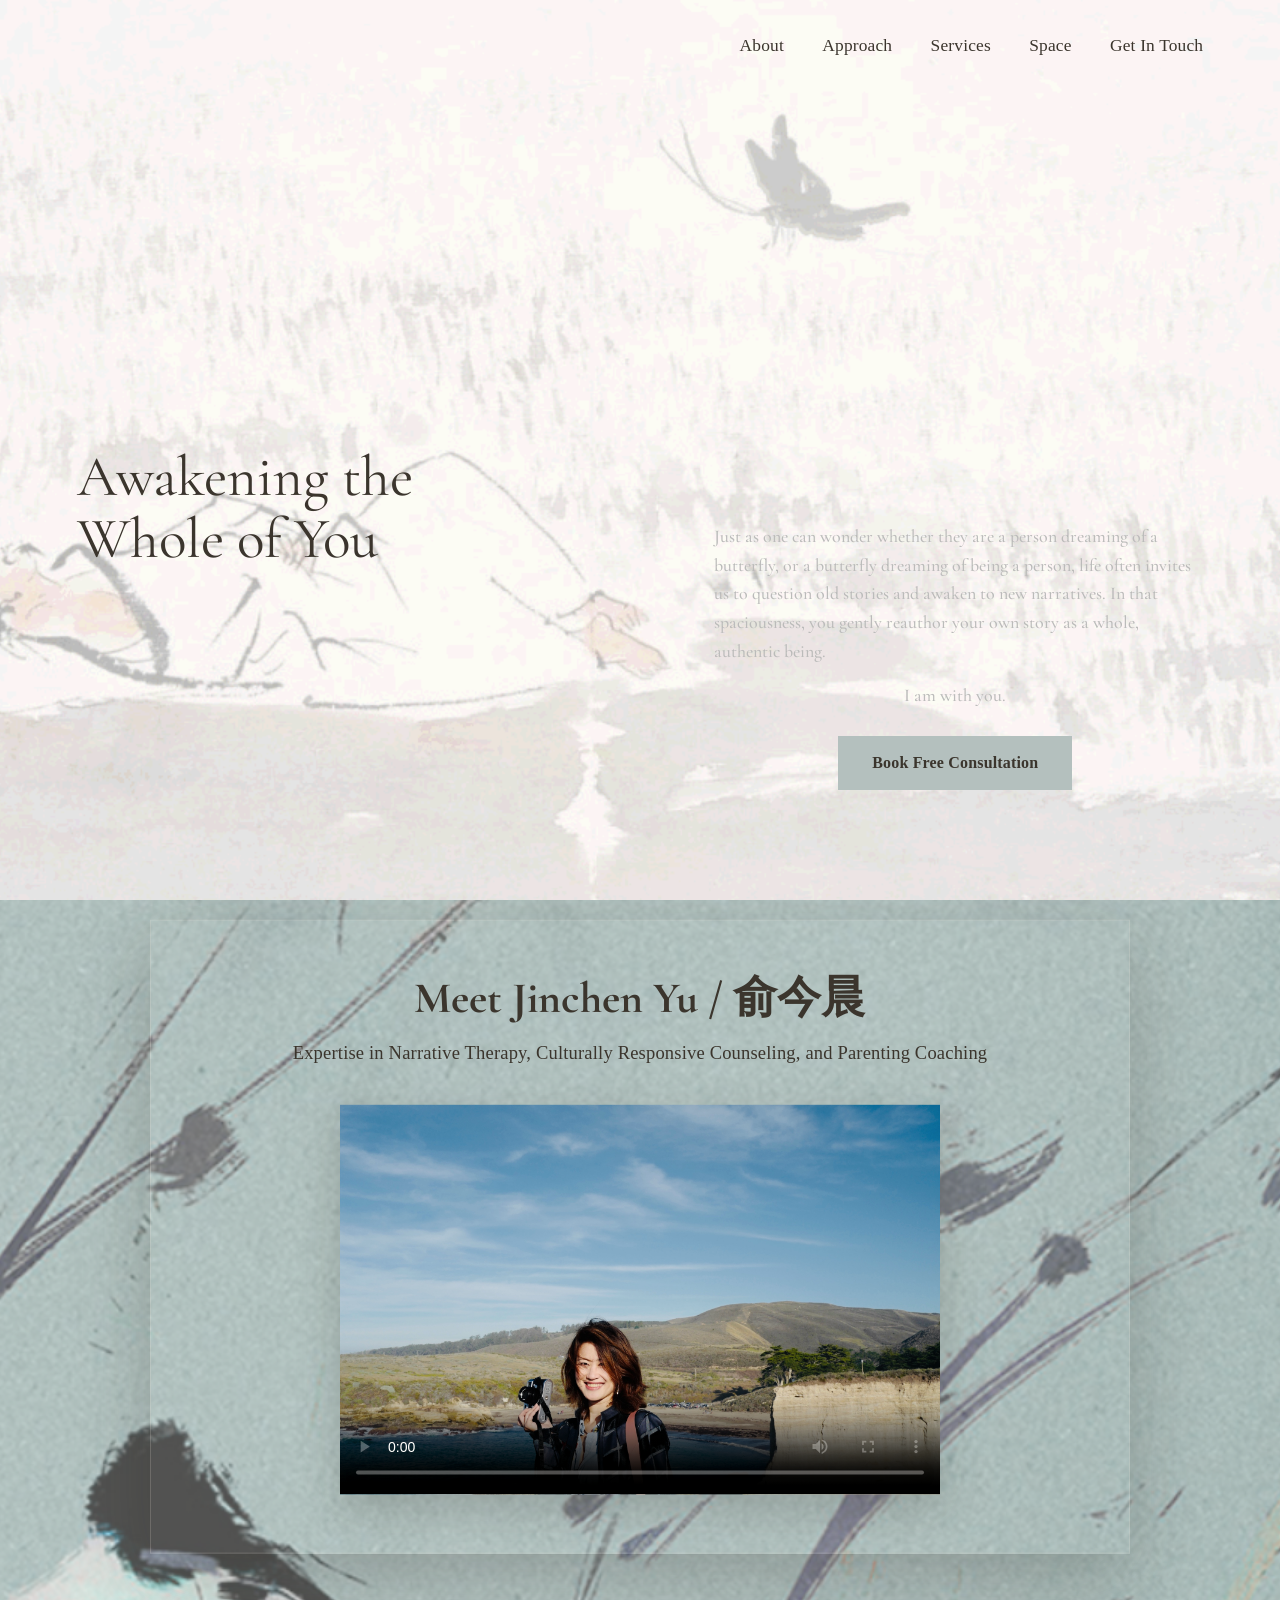
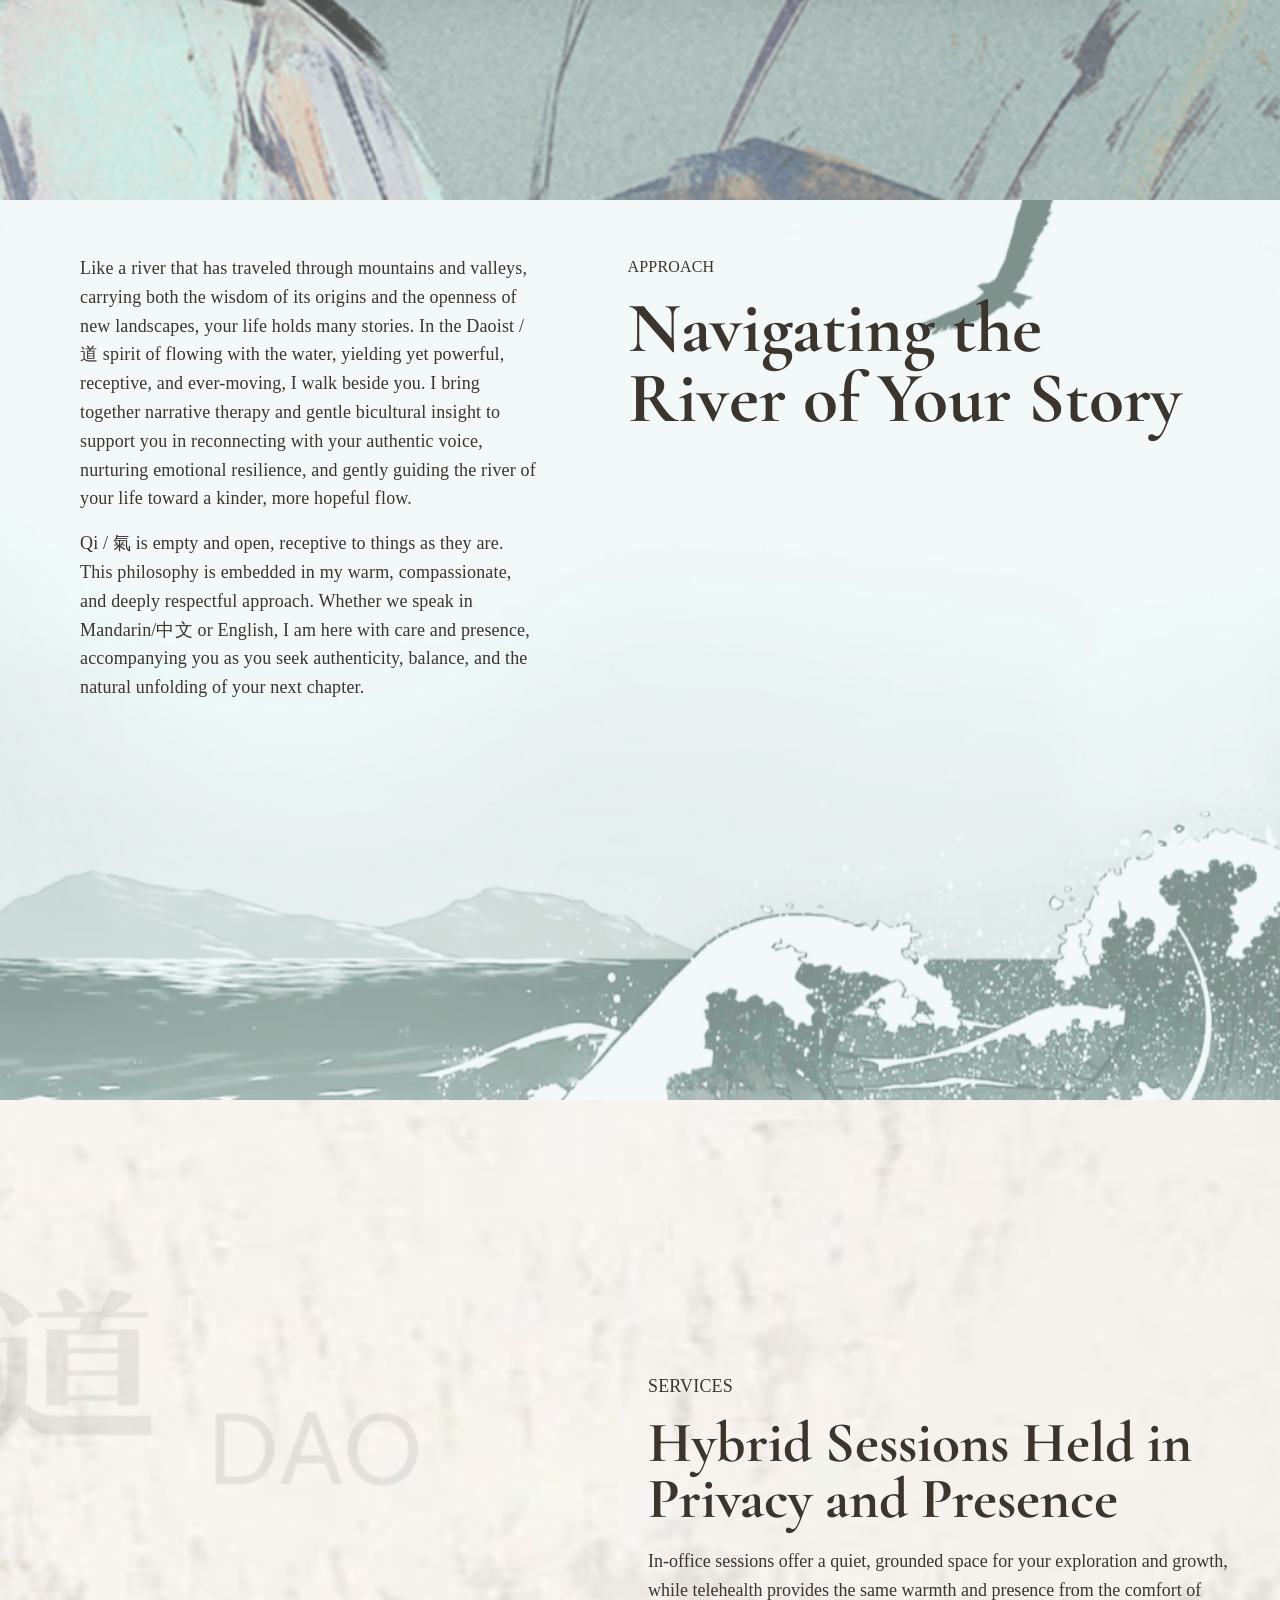
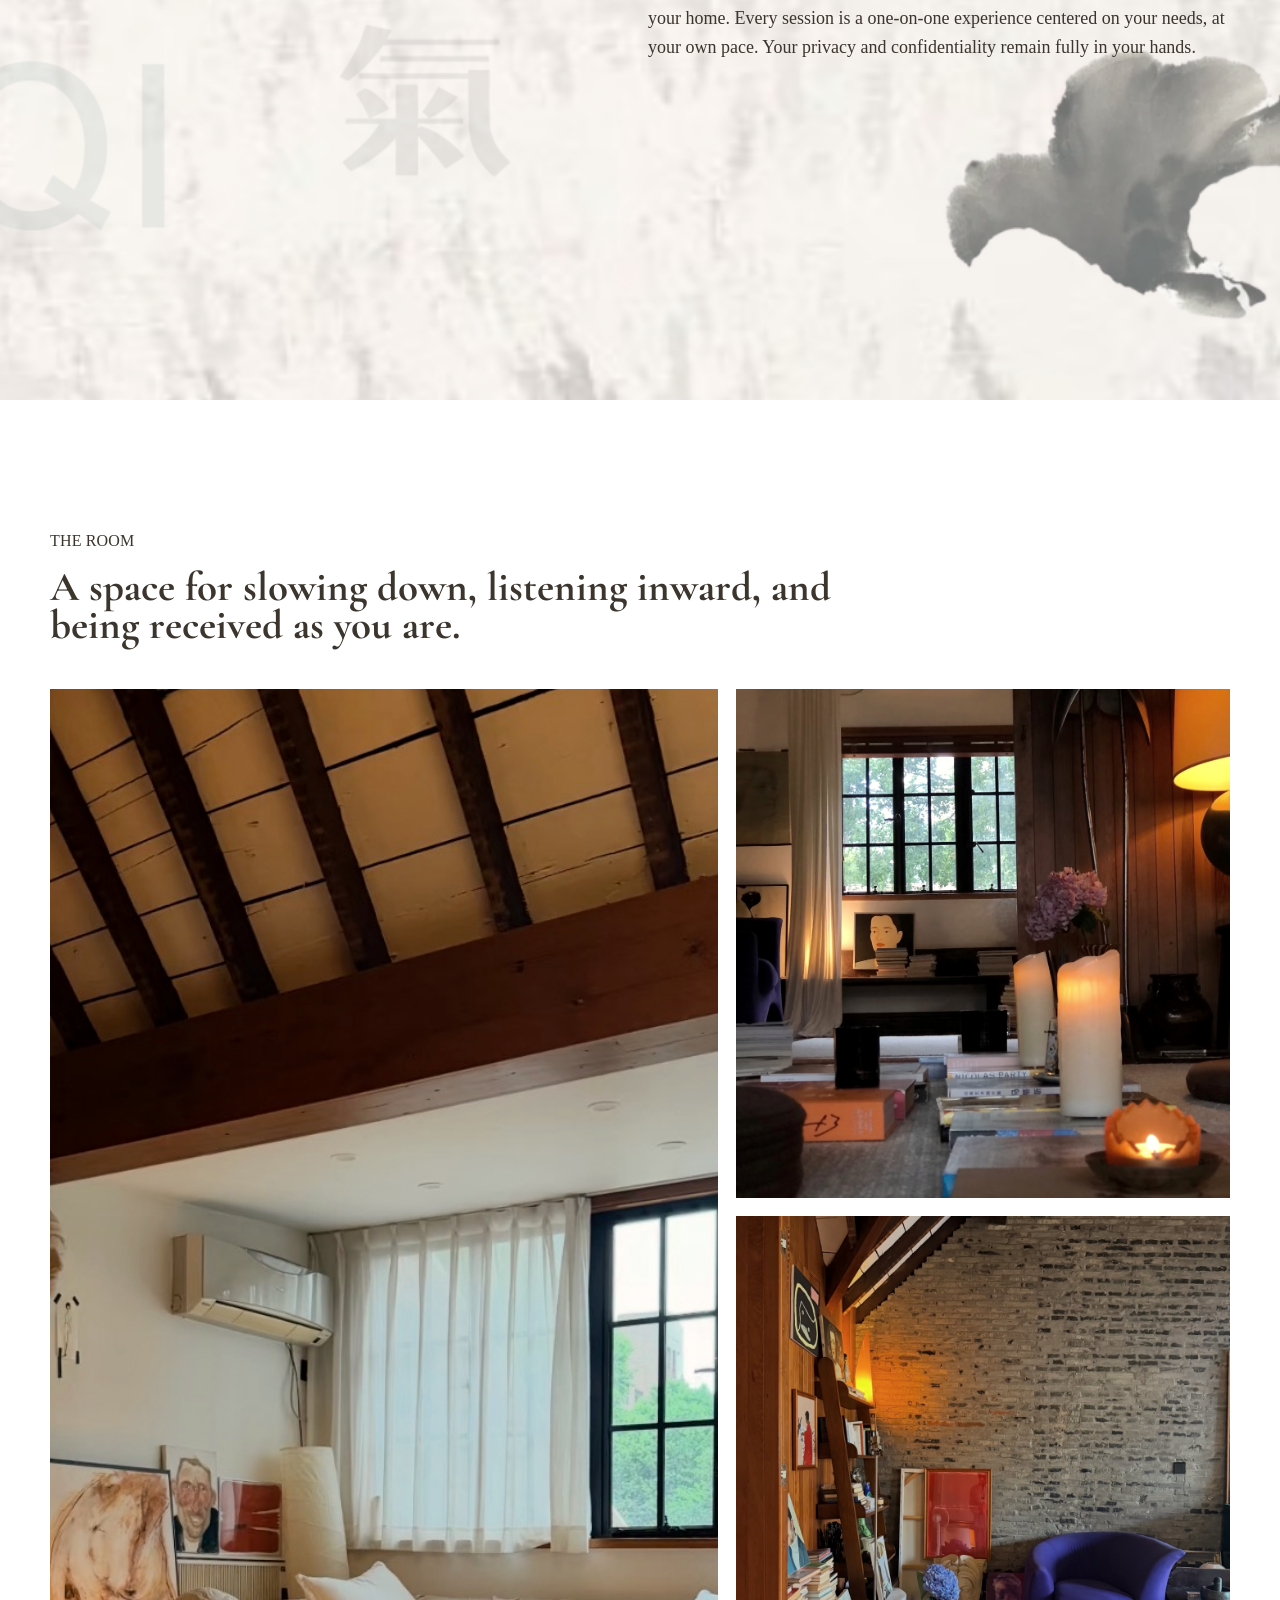
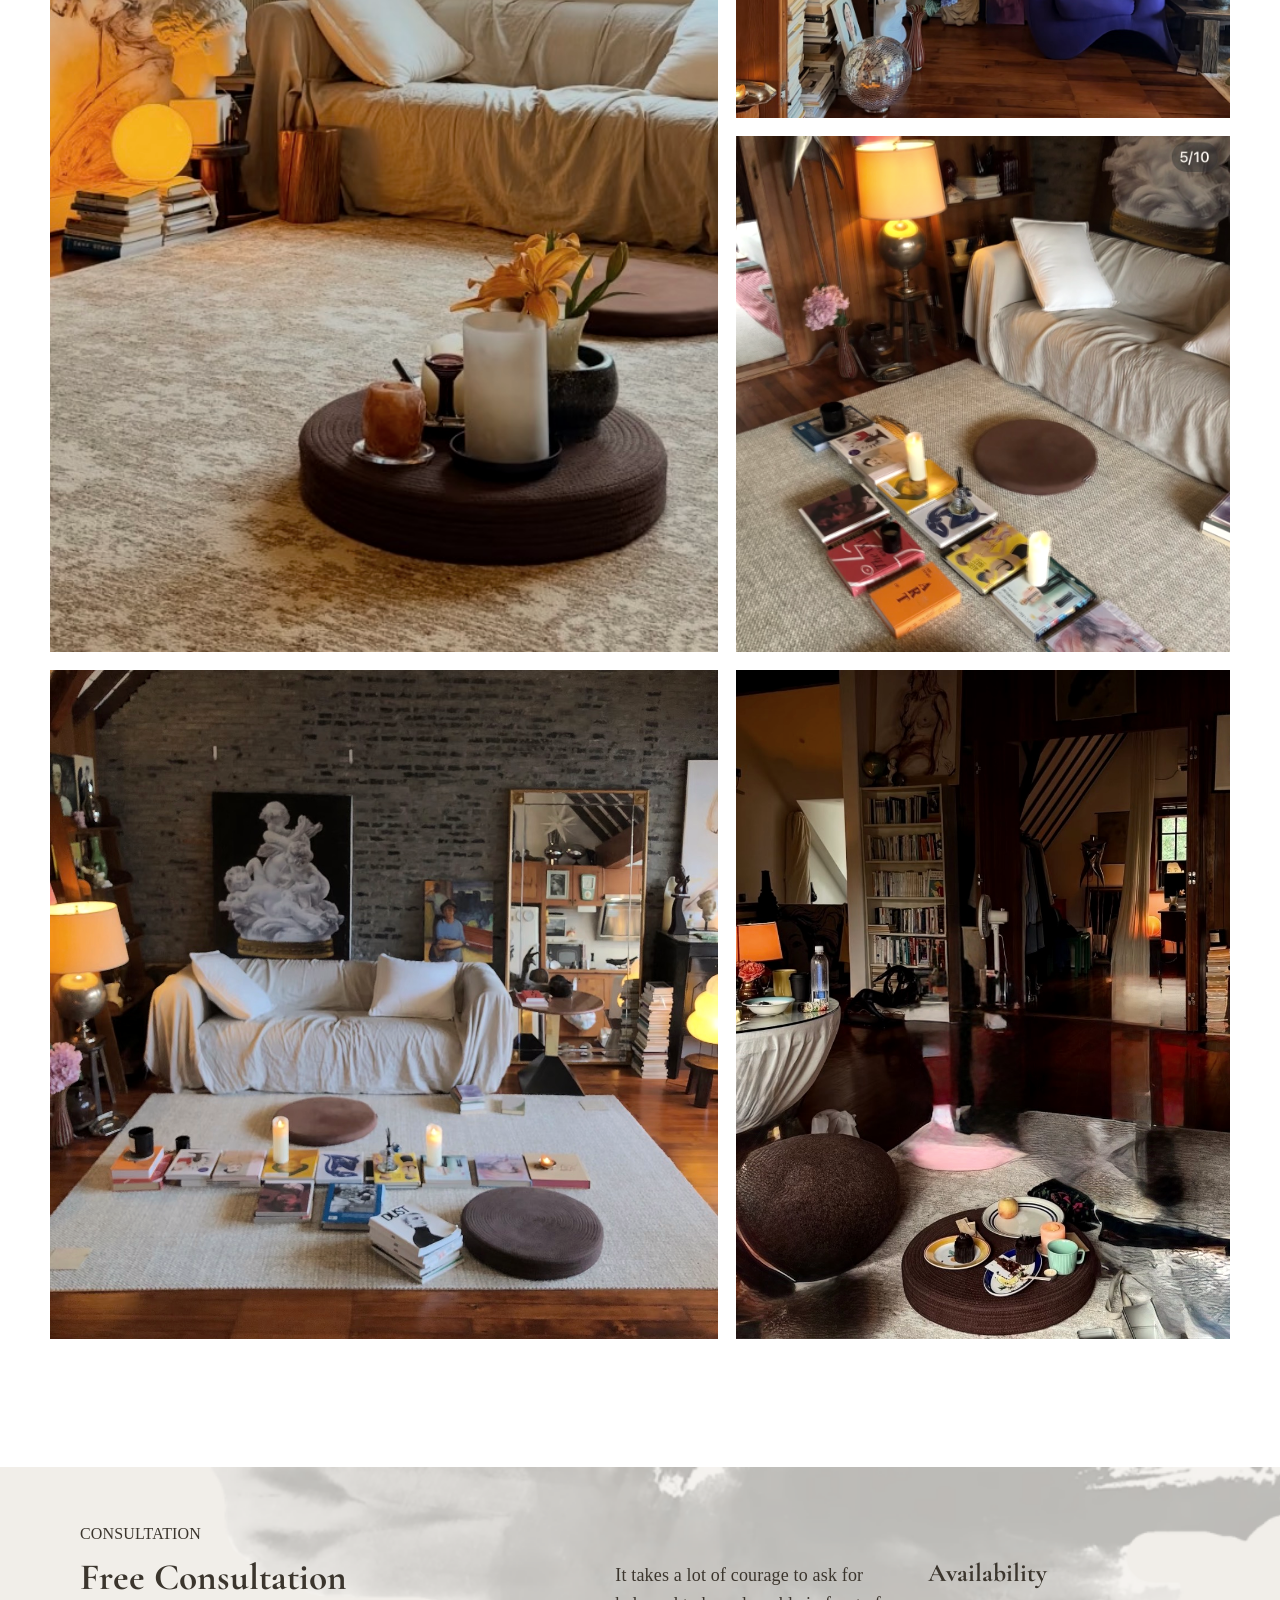
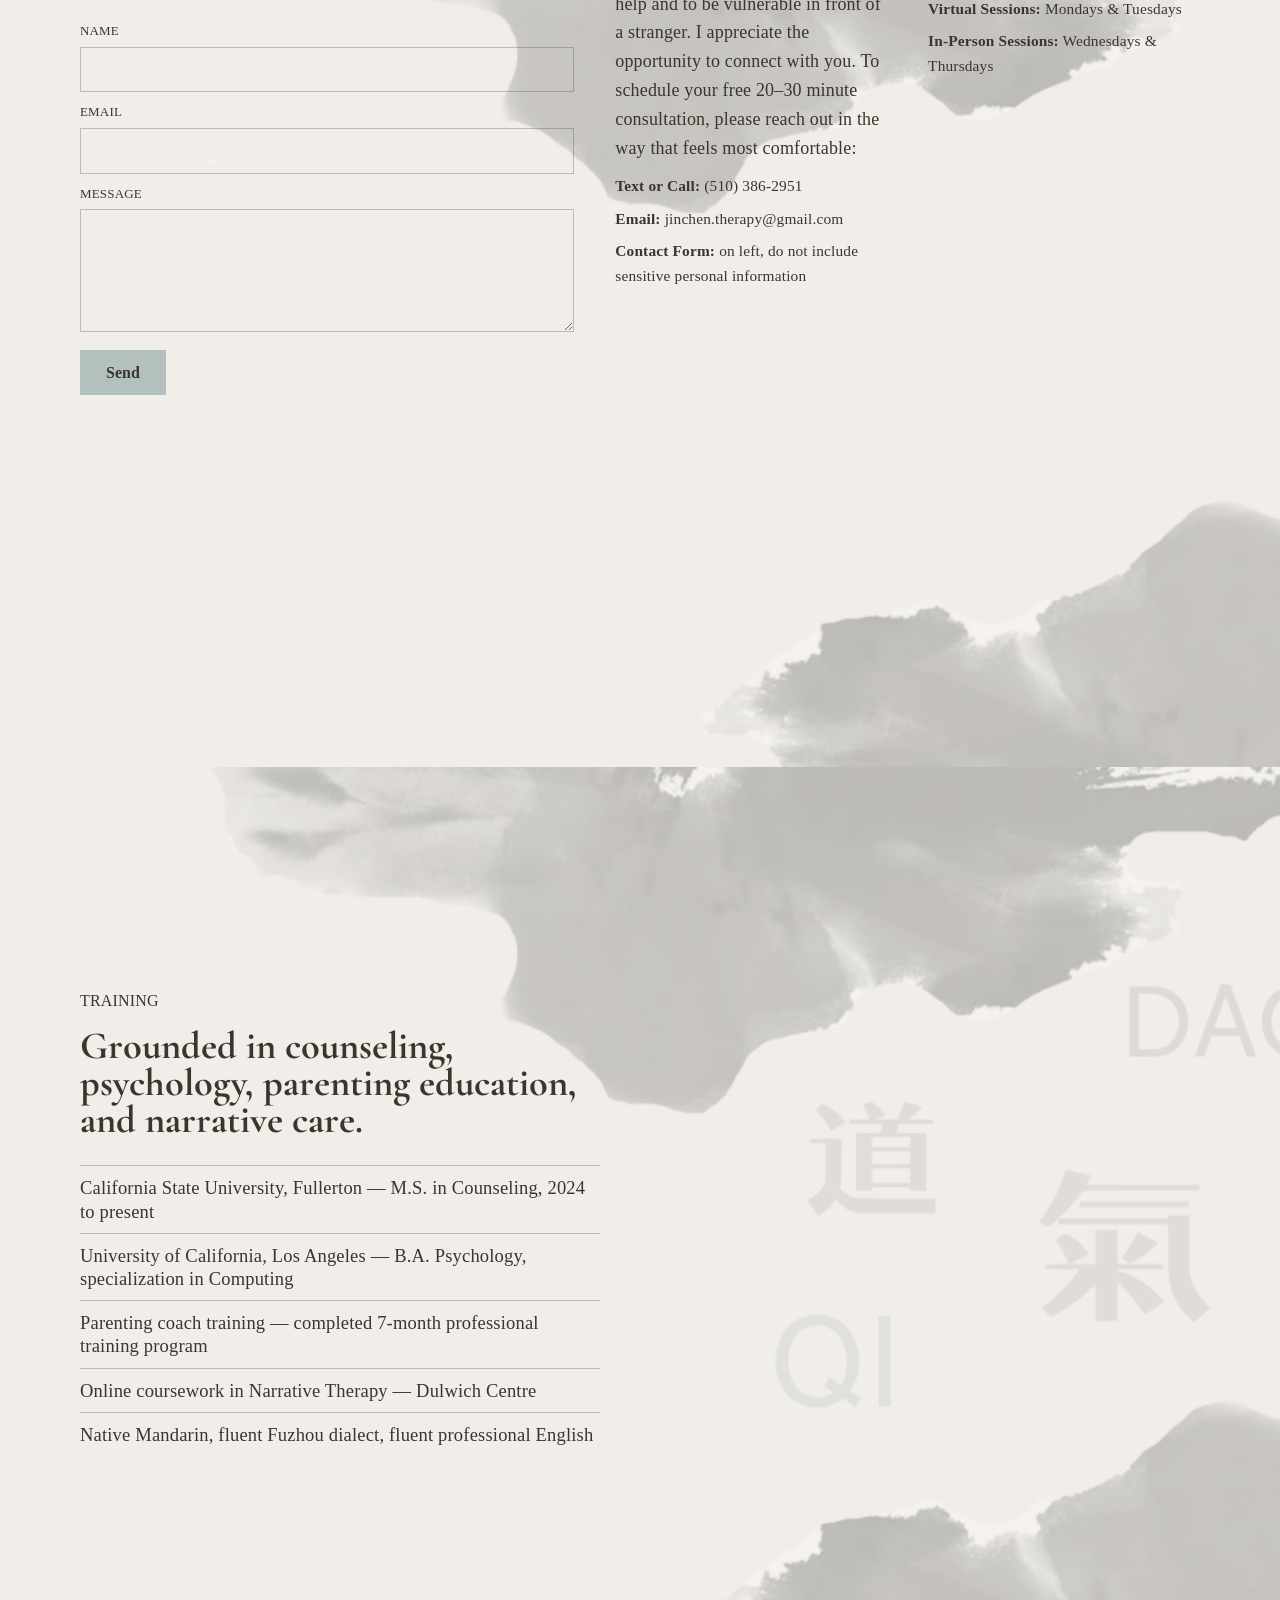
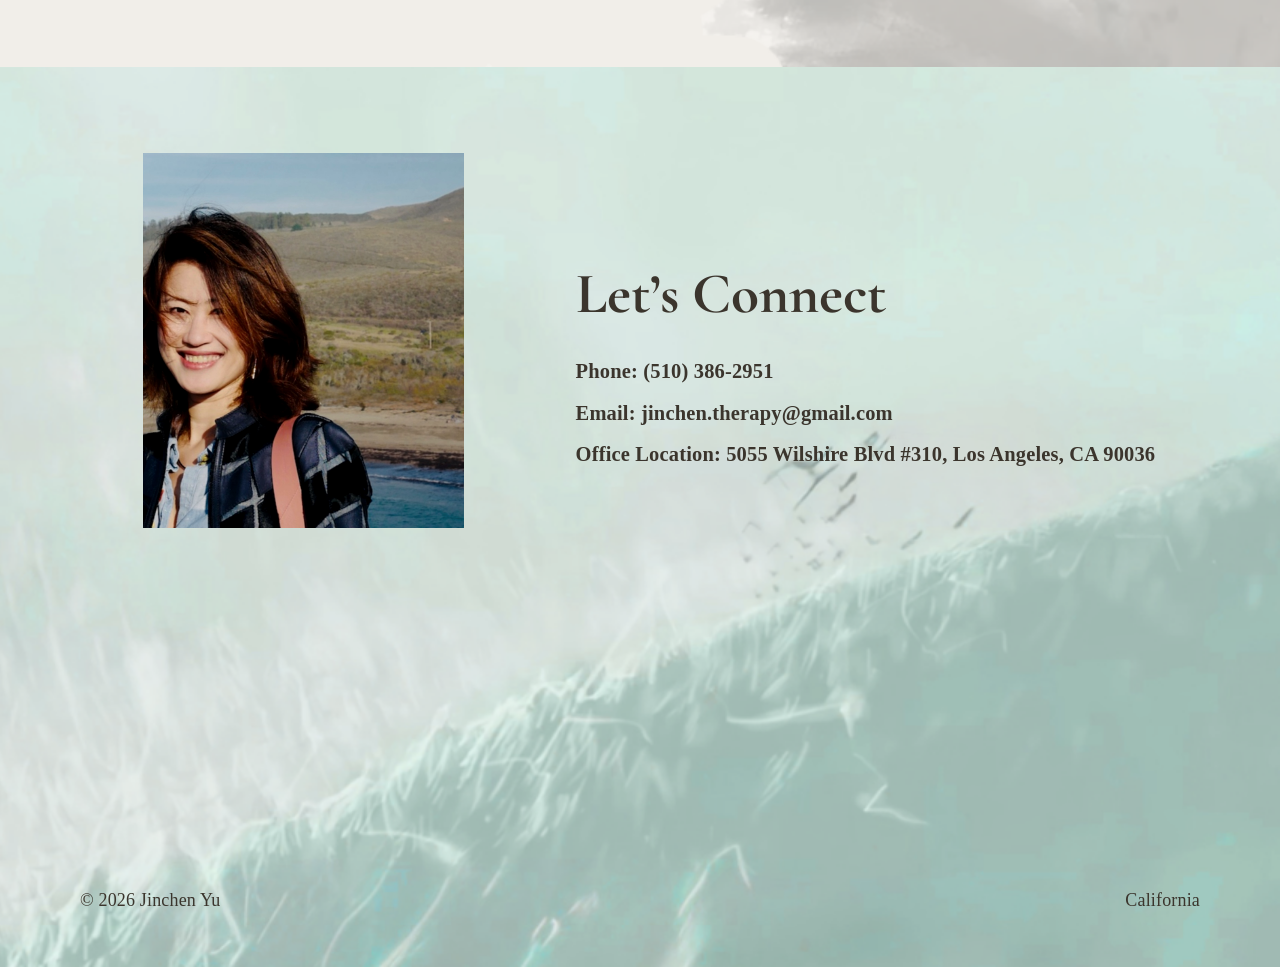
==== index.html @ 4e92b4bd "Publish website" ====
<!doctype html>
<html lang="en">
  <head>
    <meta charset="utf-8">
    <meta name="viewport" content="width=device-width, initial-scale=1">
    <title>Jinchen Yu | Mental Health Counselor-in-Training</title>
    <meta
      name="description"
      content="Jinchen Yu offers narrative-informed counseling support, parenting coaching, and bilingual Mandarin/English care in Los Angeles."
    >
    <link rel="icon" type="image/png" href="assets/favicon.png?v=2">
    <link rel="apple-touch-icon" href="assets/favicon.png?v=2">
    <link rel="stylesheet" href="styles.css?v=132">
  </head>
  <body>
    <header class="site-header">
      <nav class="site-nav" aria-label="Primary navigation">
        <a href="#about">About</a>
        <a href="#approach">Approach</a>
        <a href="#support">Services</a>
        <a href="#space">Space</a>
        <a href="#contact">Get In Touch</a>
      </nav>
    </header>

    <main id="home">
      <section class="hero" aria-label="Warm therapy room with sofa, books, candles, and art">
        <div class="hero-copy">
          <h1>Awakening the<br>Whole of You</h1>
          <div class="hero-body">
            <p>
              Just as one can wonder whether they are a person dreaming of a butterfly,
              or a butterfly dreaming of being a person, life often invites us to question
              old stories and awaken to new narratives. In that spaciousness, you gently
              reauthor your own story as a whole, authentic being.
            </p>
            <p>I am with you.</p>
            <a class="primary-button" href="#consultation">Book Free Consultation</a>
          </div>
        </div>
      </section>

      <section id="about" class="about-section">
        <div class="about-frame">
          <div class="about-heading">
            <h2>Meet Jinchen Yu / 俞今晨</h2>
            <p class="expertise-line">Expertise in Narrative Therapy, Culturally Responsive Counseling, and Parenting Coaching</p>
          </div>
          <div class="about-media">
            <video
              src="assets/jinchen-about-space.mov"
              poster="assets/jinchen-yu-profile.jpg"
              controls
              playsinline
              preload="metadata"
            ></video>
          </div>
        </div>
      </section>

      <section id="approach" class="intro-section approach-section">
        <div>
          <p class="section-label">Approach</p>
          <h2>Navigating the River of Your Story</h2>
        </div>
        <div class="intro-copy">
          <p>
            Like a river that has traveled through mountains and valleys, carrying both the
            wisdom of its origins and the openness of new landscapes, your life holds many
            stories. In the Daoist / 道 spirit of flowing with the water, yielding yet powerful,
            receptive, and ever-moving, I walk beside you. I bring together narrative therapy
            and gentle bicultural insight to support you in reconnecting with your authentic
            voice, nurturing emotional resilience, and gently guiding the river of your life
            toward a kinder, more hopeful flow.
          </p>
          <p>
            Qi / 氣 is empty and open, receptive to things as they are. This philosophy is
            embedded in my warm, compassionate, and deeply respectful approach. Whether we
            speak in Mandarin/中文 or English, I am here with care and presence, accompanying
            you as you seek authenticity, balance, and the natural unfolding of your next chapter.
          </p>
        </div>
      </section>

      <section id="support" class="support-section">
        <p class="section-label">Services</p>
        <h2>Hybrid Sessions Held in Privacy and Presence</h2>
        <div class="support-copy">
          <p>
            In-office sessions offer a quiet, grounded space for your exploration and growth,
            while telehealth provides the same warmth and presence from the comfort of your home.
            Every session is a one-on-one experience centered on your needs, at your own pace.
            Your privacy and confidentiality remain fully in your hands.
          </p>
        </div>
      </section>

      <section id="space" class="space-section">
        <div class="space-copy">
          <p class="section-label">The room</p>
          <h2>A space for slowing down, listening inward, and being received as you are.</h2>
        </div>
        <div class="gallery-grid" aria-label="Therapy room photo gallery">
          <figure class="gallery-large">
            <img src="assets/therapy-room-window.jpg" alt="Warm therapy room with sofa, windows, books, and soft lighting">
          </figure>
          <figure>
            <img src="assets/therapy-room-candles.jpg" alt="Candles, books, flowers, and warm lamp light in the therapy room">
          </figure>
          <figure>
            <img src="assets/therapy-room-chair.jpg" alt="Purple chair, art, books, brick wall, and warm light in the room">
          </figure>
          <figure>
            <img src="assets/therapy-room-books.jpg" alt="Books, cushions, candles, and sofa arranged for a reflective group space">
          </figure>
          <figure>
            <img src="assets/therapy-room-sofa.jpg" alt="Sofa, cushions, books, candles, and art arranged in the therapy room">
          </figure>
          <figure>
            <img src="assets/therapy-room-dining-light.jpg" alt="Warm therapy room with books, lamps, art, and a low table in soft light">
          </figure>
        </div>
      </section>

      <section id="consultation" class="reflection-section">
        <p class="section-label">Consultation</p>
        <div class="reflection-grid">
          <div class="consultation-heading">
            <h2>Free Consultation</h2>
            <form class="contact-form" action="mailto:jinchen.therapy@gmail.com" method="post" enctype="text/plain">
              <label>
                Name
                <input type="text" name="Name" autocomplete="name" required>
              </label>
              <label>
                Email
                <input type="email" name="Email" autocomplete="email" required>
              </label>
              <label>
                Message
                <textarea name="Message" rows="4" required></textarea>
              </label>
              <button type="submit">Send</button>
            </form>
          </div>
          <div class="consultation-copy">
            <p>
              It takes a lot of courage to ask for help and to be vulnerable in front of a
              stranger. I appreciate the opportunity to connect with you. To schedule your
              free 20–30 minute consultation, please reach out in the way that feels most
              comfortable:
            </p>
            <ul class="consultation-list">
              <li><strong>Text or Call:</strong> <a href="tel:+15103862951">(510) 386-2951</a></li>
              <li><strong>Email:</strong> <a href="mailto:jinchen.therapy@gmail.com">jinchen.therapy@gmail.com</a></li>
              <li><strong>Contact Form:</strong> on left, do not include sensitive personal information</li>
            </ul>
          </div>
          <div class="consultation-copy">
            <h3>Availability</h3>
            <ul class="consultation-list">
              <li><strong>Virtual Sessions:</strong> Mondays &amp; Tuesdays</li>
              <li><strong>In-Person Sessions:</strong> Wednesdays &amp; Thursdays</li>
            </ul>
          </div>
        </div>
      </section>

      <section class="training-section">
        <p class="section-label">Training</p>
        <h2>Grounded in counseling, psychology, parenting education, and narrative care.</h2>
        <ul class="credential-list">
          <li>California State University, Fullerton — M.S. in Counseling, 2024 to present</li>
          <li>University of California, Los Angeles — B.A. Psychology, specialization in Computing</li>
          <li>Parenting coach training — completed 7-month professional training program</li>
          <li>Online coursework in Narrative Therapy — Dulwich Centre</li>
          <li>Native Mandarin, fluent Fuzhou dialect, fluent professional English</li>
        </ul>
      </section>

      <section id="contact" class="contact-section">
        <div class="contact-copy">
          <h3>Let’s Connect</h3>
          <p><strong>Phone:</strong> <a href="tel:+15103862951">(510) 386-2951</a></p>
          <p><strong>Email:</strong> <a href="mailto:jinchen.therapy@gmail.com">jinchen.therapy@gmail.com</a></p>
          <p><strong>Office Location:</strong> 5055 Wilshire Blvd #310, Los Angeles, CA 90036</p>
        </div>
        <figure class="contact-photo">
          <img src="assets/jinchen-let-connect.jpg" alt="Portrait of Jinchen Yu smiling outdoors by the coast">
        </figure>
        <footer class="site-footer">
          <p>© 2026 Jinchen Yu</p>
          <p>California</p>
        </footer>
      </section>
    </main>
  </body>
</html>
---- styles.css ----
@import url("https://fonts.googleapis.com/css2?family=Cormorant+Garamond:wght@500;600;700&display=swap");

:root {
  --cream: #3b352d;
  --paper: #f3efe6;
  --paper-deep: #d7cbb8;
  --moss: #3b352d;
  --moss-dark: #3b352d;
  --forest: #3b352d;
  --terracotta: #af866e;
  --amber: #3b352d;
  --ink: #3b352d;
  --muted: #3b352d;
  --line: rgba(59, 53, 45, 0.28);
  --heading-font: "Cormorant Garamond", "Times New Roman", Georgia, serif;
  --text-font: "freight-text-pro", Georgia, "Times New Roman", serif;
}

* {
  box-sizing: border-box;
}

html {
  scroll-behavior: smooth;
}

body {
  margin: 0;
  background: url("assets/consultation-background.png") center center / cover fixed;
  color: var(--ink);
  font-family: var(--text-font);
  font-size: 16.7px;
  line-height: 1.6;
  letter-spacing: 0.01em;
}

a {
  color: inherit;
  text-decoration: none;
}

.site-header {
  position: absolute;
  inset: 0 0 auto;
  z-index: 20;
  display: flex;
  align-items: center;
  justify-content: flex-end;
  min-height: 92px;
  padding: 24px clamp(22px, 6vw, 80px);
  color: var(--cream);
}

.site-nav {
  display: flex;
  gap: clamp(18px, 3vw, 40px);
  font-size: 17.4px;
}

.site-nav a:hover,
.contact-links a:hover {
  color: var(--amber);
}

.hero {
  position: relative;
  overflow: hidden;
  min-height: 100vh;
  display: grid;
  align-items: end;
  justify-items: start;
  padding: clamp(130px, 16vw, 210px) clamp(22px, 6vw, 80px) clamp(42px, 7vw, 82px);
  background: none;
}

.hero::before {
  position: absolute;
  inset: 0;
  content: "";
  background: url("assets/hero-zhuangzi.gif") center center / cover no-repeat;
  opacity: 1;
  pointer-events: none;
}

.hero-copy {
  position: relative;
  z-index: 1;
  display: grid;
  grid-template-columns: minmax(260px, 0.85fr) minmax(300px, 0.75fr);
  gap: clamp(32px, 7vw, 120px);
  justify-items: start;
  width: min(1120px, 100%);
  color: var(--cream);
  text-align: left;
  transform: translateY(-28px);
}

.hero h1 {
  margin: 0;
  font-family: var(--heading-font);
  font-size: clamp(2.112rem, 4.48vw, 4.48rem);
  font-weight: 400;
  line-height: 1.08;
  transform: translateY(-2cm);
}

.hero p {
  margin: 0;
  color: #bbbbba;
  font-family: var(--heading-font);
  font-size: clamp(0.854rem, 1.4vw, 1.19rem);
  font-weight: 500;
  letter-spacing: 0;
  text-align: left;
}

.hero-body {
  display: grid;
  justify-items: end;
  align-self: end;
  gap: 16px;
  text-align: right;
}

.hero-body p:last-of-type {
  justify-self: stretch;
  text-align: center;
}

.hero-body .primary-button {
  justify-self: center;
  margin-top: 10px;
}

.primary-button,
button {
  display: inline-flex;
  min-height: 54px;
  align-items: center;
  justify-content: center;
  margin-top: 28px;
  border: 0;
  background: #b4c0be;
  color: var(--cream);
  cursor: pointer;
  font: inherit;
  font-size: 16px;
  font-weight: 600;
  padding: 14px 34px;
}

.primary-button:hover,
button:hover {
  background: #b4c0be;
  color: var(--moss-dark);
}

.intro-section,
.support-section,
.space-section,
.about-section,
.reflection-section,
.training-section,
.contact-section {
  width: min(1120px, calc(100% - 40px));
  margin: 0 auto;
  padding: clamp(72px, 10vw, 130px) 0;
}

#about,
#approach,
#support,
#space,
#consultation,
#contact {
  min-height: 100vh;
  scroll-margin-top: 0;
}

#about,
#support,
#space,
#contact {
  align-content: center;
}

.intro-section {
  display: grid;
  grid-template-columns: minmax(260px, 0.8fr) minmax(0, 1fr);
  gap: clamp(34px, 7vw, 90px);
  align-items: start;
}

.approach-section {
  position: relative;
  overflow: hidden;
  width: 100%;
  min-height: calc(100vh - 42px);
  padding: clamp(42px, 6vh, 62px) max(20px, calc((100% - 1120px) / 2)) clamp(24px, 4vh, 46px);
  background: url("assets/approach-section-background.png") center center / 100% 100% no-repeat;
}

.approach-section > * {
  position: relative;
  z-index: 1;
}

.approach-section > div:first-child {
  grid-column: 2;
}

.approach-section .intro-copy {
  grid-column: 1;
  grid-row: 1;
}

.approach-section h2 {
  font-size: clamp(2.64rem, 5.6vw, 5.6rem);
  line-height: 0.98;
}

.section-label {
  margin: 0 0 14px;
  color: var(--moss);
  font-size: 16px;
  text-transform: uppercase;
}

h2,
h3 {
  margin: 0;
  font-family: var(--heading-font);
  font-weight: 700;
  letter-spacing: 0;
  line-height: 0.94;
}

h2 {
  font-size: clamp(1.6rem, 3.2vw, 2.8rem);
}

h3 {
  font-size: clamp(1.2rem, 2.24vw, 2rem);
}

h1 {
  margin: 0;
  font-family: var(--heading-font);
  font-size: clamp(2rem, 4vw, 3.4rem);
  font-weight: 700;
  letter-spacing: 0;
  line-height: 0.94;
}

p {
  overflow-wrap: anywhere;
}

.intro-section > p,
.intro-copy p,
.support-section > p,
.about-copy p,
.reflection-grid p,
.contact-section p {
  color: var(--muted);
  font-size: 18px;
}

.intro-copy p {
  margin: 0 0 16px;
}

.intro-copy p:last-child {
  margin-bottom: 0;
}

.support-section {
  position: relative;
  display: grid;
  align-content: center;
  justify-items: end;
  width: 100%;
  overflow: hidden;
  min-height: calc(100vh - 42px);
  padding: clamp(42px, 6vh, 62px) max(20px, calc((100% - 1120px) / 2)) clamp(24px, 4vh, 46px);
  background: url("assets/servicebg.png") center center / cover;
}

.support-section > .section-label,
.support-section > h2,
.support-section > .support-copy {
  width: min(580px, 48vw);
  text-align: left;
  transform: translate(28px, -42px);
}

.support-section > h2 {
  font-size: clamp(2.112rem, 4.48vw, 4.48rem);
  line-height: 0.98;
}

.support-copy {
  display: grid;
  gap: clamp(9px, 1.2vh, 14px);
  margin-top: clamp(14px, 2.2vh, 24px);
}

.support-copy p,
.support-copy li {
  margin: 0;
  color: var(--muted);
  font-family: inherit;
  font-size: 18px;
  font-weight: 400;
  letter-spacing: 0;
  line-height: 1.6;
}

.support-copy ul {
  display: grid;
  gap: 7px;
  margin: 0;
  padding: 0;
  list-style: none;
}

.support-copy h3 {
  color: var(--cream);
  font-size: clamp(1.08rem, 1.6vw, 1.45rem);
  line-height: 0.95;
}

.support-copy a,
.support-copy strong {
  color: var(--cream);
}

.support-copy span {
  display: inline;
}

.space-section {
  width: 100%;
  padding-inline: max(20px, calc((100% - 1180px) / 2));
  background: transparent;
  color: var(--cream);
}

.space-copy {
  max-width: 850px;
  margin-bottom: 44px;
}

.space-section .section-label {
  color: var(--moss);
}

.space-copy h2 {
  color: var(--cream);
}

.gallery-grid {
  display: grid;
  grid-template-columns: 1.15fr 0.85fr;
  gap: 18px;
}

figure {
  margin: 0;
}

.gallery-grid img {
  display: block;
  width: 100%;
  height: 100%;
  min-height: 310px;
  object-fit: cover;
  filter: sepia(0.08) saturate(0.9) contrast(1.02);
}

.gallery-large {
  grid-row: span 3;
}

.gallery-large img {
  min-height: 760px;
}

.about-section {
  position: relative;
  display: grid;
  gap: clamp(16px, 2.8vw, 32px);
  width: 100%;
  overflow: hidden;
  padding: clamp(56px, 8vw, 96px) max(20px, calc((100% - 1120px) / 2));
  background: url("assets/about-bg.png") center center / cover;
}

.about-frame {
  display: grid;
  gap: clamp(20px, 3.2vw, 38px);
  width: min(980px, 100%);
  margin: 0 auto;
  padding: clamp(26px, 5vw, 58px);
  background: transparent;
  border: 1px solid rgba(231, 223, 207, 0.18);
  box-shadow: 0 24px 70px rgba(31, 28, 22, 0.24);
  transform: translateY(-3cm);
}

.about-heading {
  max-width: 900px;
  margin: 0 auto;
  text-align: center;
}

.about-heading h2 {
  font-size: clamp(1.76rem, 3.4vw, 2.96rem);
  line-height: 0.9;
}

.about-media {
  width: min(600px, 100%);
  margin: 0 auto;
  box-shadow: 0 16px 42px rgba(31, 28, 22, 0.2);
}

.about-media video {
  display: block;
  width: 100%;
  max-height: 390px;
  background: transparent;
  filter: sepia(0.06) saturate(0.92) contrast(1.02);
  object-fit: cover;
}

.expertise-line {
  max-width: 980px;
  margin: clamp(14px, 2vw, 22px) auto 0;
  color: var(--moss);
  font-size: clamp(1rem, 1.45vw, 1.28rem);
  line-height: 1.42;
  text-align: center;
}

.reflection-section {
  width: 100%;
  min-height: calc(100vh - 42px);
  padding: clamp(42px, 6vh, 62px) max(20px, calc((100% - 1120px) / 2)) clamp(24px, 4vh, 46px);
  background: url("assets/consultation-bg.png") center center / cover;
}

#consultation {
  background: url("assets/consultation-bg.png") center center / cover;
}

.reflection-grid {
  display: grid;
  grid-template-columns: minmax(0, 1fr) minmax(240px, 0.55fr) minmax(240px, 0.55fr);
  gap: clamp(18px, 3.2vw, 42px);
}

.consultation-heading {
  display: grid;
  align-content: start;
}

.consultation-copy {
  display: grid;
  align-content: start;
  gap: 12px;
}

.consultation-copy p,
.consultation-list {
  margin: 0;
}

.consultation-copy h3 {
  color: var(--cream);
  font-size: clamp(1.2rem, 2vw, 1.92rem);
}

.consultation-list {
  display: grid;
  gap: 8px;
  padding: 0;
  color: var(--muted);
  font-size: clamp(0.92rem, 1.2vw, 1.08rem);
  list-style: none;
}

.consultation-heading h2 {
  font-size: clamp(1.6rem, 2.9vw, 2.55rem);
}

.consultation-heading .contact-form {
  gap: 10px;
  margin-top: clamp(16px, 2.8vh, 28px);
}

.consultation-heading .contact-form label {
  gap: 5px;
  font-size: 13px;
}

.consultation-heading .contact-form input,
.consultation-heading .contact-form textarea {
  font-size: 16px;
  padding: 9px 11px;
}

.consultation-heading .contact-form button {
  min-height: 44px;
  margin-top: 8px;
  padding: 10px 26px;
}

.consultation-list a,
.consultation-list strong {
  color: var(--cream);
}

.consultation-list span {
  display: block;
}

.training-section {
  position: relative;
  display: grid;
  align-content: center;
  justify-items: start;
  width: 100%;
  min-height: 100vh;
  overflow: hidden;
  padding: clamp(54px, 7vh, 76px) max(20px, calc((100% - 1120px) / 2));
  background: url("assets/training-section-background.png") center center / cover;
}

.training-section > .section-label,
.training-section > h2,
.training-section > .credential-list {
  width: min(520px, 100%);
  text-align: left;
}

.training-section > h2 {
  font-size: clamp(1.7rem, 3vw, 2.65rem);
  line-height: 0.96;
}

.recommendations-section {
  position: relative;
  display: grid;
  align-content: center;
  min-height: 100vh;
  overflow: hidden;
  padding: clamp(110px, 12vw, 150px) max(20px, calc((100% - 1120px) / 2)) clamp(72px, 8vw, 110px);
  background: url("assets/about-meet-background.png") center center / cover;
}

.recommendations-frame {
  display: grid;
  gap: clamp(28px, 4vw, 52px);
  width: min(1040px, 100%);
  margin: 0 auto;
  padding: clamp(26px, 5vw, 58px);
  background: transparent;
  border: 1px solid rgba(231, 223, 207, 0.18);
  box-shadow: 0 24px 70px rgba(31, 28, 22, 0.24);
}

.recommendations-heading {
  max-width: 760px;
}

.recommendations-heading p,
.recommendation-item p,
.recommendations-note p {
  margin: 16px 0 0;
  color: var(--muted);
  font-size: 18px;
}

.recommendations-grid {
  display: grid;
  grid-template-columns: repeat(2, minmax(0, 1fr));
  gap: 18px;
}

.recommendation-item {
  padding-top: 18px;
  border-top: 1px solid var(--line);
}

.recommendation-item h2,
.recommendations-note h2 {
  font-size: clamp(1.35rem, 2.4vw, 2.2rem);
}

.recommendations-note {
  padding-top: 20px;
  border-top: 1px solid var(--line);
}

.credential-list {
  display: grid;
  gap: 10px;
  margin: clamp(20px, 3vh, 28px) 0 0;
  padding: 0;
  color: var(--muted);
  font-size: clamp(0.95rem, 1.45vw, 1.18rem);
  line-height: 1.25;
  list-style: none;
}

.credential-list li {
  padding-top: 10px;
  border-top: 1px solid var(--line);
}

.contact-section {
  display: grid;
  grid-template-columns: minmax(320px, 0.68fr) minmax(380px, 0.95fr);
  grid-template-rows: 1fr auto;
  gap: clamp(20px, 3.8vw, 52px);
  align-items: start;
  width: 100%;
  min-height: calc(100vh - 96px);
  margin: 0;
  padding: clamp(64px, 9.5vh, 92px) max(20px, calc((100% - 1120px) / 2)) clamp(36px, 5.8vh, 58px);
  background: url("assets/letsconnect-background.png") center center / cover;
}

.contact-copy h2 {
  margin-bottom: clamp(26px, 5vw, 64px);
}

.contact-copy h3 {
  margin-bottom: clamp(24px, 4vh, 38px);
  font-size: clamp(2.112rem, 4.48vw, 4.48rem);
  line-height: 0.98;
}

.contact-copy p {
  margin: 14px 0;
  color: var(--muted);
  font-size: clamp(1.04rem, 1.6vw, 1.6rem);
  font-weight: 700;
  line-height: 1.35;
}

.contact-copy a {
  color: var(--cream);
}

.contact-form {
  display: grid;
  gap: 16px;
  margin-top: clamp(28px, 5vh, 48px);
}

.contact-form label {
  display: grid;
  gap: 7px;
  color: var(--moss);
  font-size: 15px;
  text-transform: uppercase;
}

.contact-form input,
.contact-form textarea {
  width: 100%;
  border: 1px solid var(--line);
  background: transparent;
  color: var(--cream);
  font: inherit;
  font-size: 18px;
  padding: 12px 14px;
}

.contact-form textarea {
  resize: vertical;
}

.contact-form input:focus,
.contact-form textarea:focus {
  border-color: var(--amber);
  outline: none;
}

.contact-form button {
  justify-self: start;
}

.contact-photo {
  margin: 0;
  grid-column: 1;
  grid-row: 1;
  justify-self: center;
  width: min(72%, 682px);
  transform: translateY(0);
}

.contact-copy {
  grid-column: 2;
  grid-row: 1;
  transform: translateY(3cm);
}

.contact-photo img {
  display: block;
  width: auto;
  max-width: 100%;
  height: auto;
  filter: sepia(0.08) saturate(0.88) contrast(1.04);
}

.site-footer {
  grid-column: 1 / -1;
  grid-row: 2;
  align-self: end;
  display: flex;
  justify-content: space-between;
  gap: 18px;
  padding: 24px 0 0;
  color: var(--cream);
  background: transparent;
}

.site-footer p {
  margin: 0;
}

@media (max-width: 900px) {
  .site-header {
    align-items: flex-start;
    gap: 18px;
  }

  .site-nav {
    flex-wrap: wrap;
    justify-content: flex-end;
  }

  .intro-section,
  .gallery-grid,
  .about-section,
  .reflection-grid,
  .recommendations-grid,
  .contact-section {
    grid-template-columns: 1fr;
  }

  .contact-section {
    min-height: auto;
  }

  .approach-section > div:first-child,
  .approach-section .intro-copy {
    grid-column: auto;
    grid-row: auto;
  }

  .training-section {
    justify-items: start;
  }

  .training-section > .section-label,
  .training-section > h2,
  .training-section > .credential-list {
    text-align: left;
  }

  .support-section {
    justify-items: end;
  }

  .support-section > .section-label,
  .support-section > h2,
  .support-section > .support-copy {
    width: min(460px, 54vw);
  }

  .gallery-large {
    grid-row: auto;
  }

  .gallery-large img {
    min-height: 420px;
  }
}

@media (max-width: 640px) {
  .site-header {
    position: absolute;
    display: grid;
    padding: 22px 20px;
  }

  .site-nav {
    display: none;
  }

  .hero {
    min-height: 760px;
    padding: 120px 18px 38px;
  }

  .hero-copy {
    grid-template-columns: 1fr;
    gap: 24px;
  }

  .hero h1 {
    font-size: clamp(2.16rem, 11.2vw, 3.36rem);
  }

  .hero-body {
    justify-items: start;
    text-align: left;
  }

  .hero p {
    text-align: left;
  }

  .intro-section,
  .support-section,
  .reflection-section {
    width: min(100% - 32px, 1120px);
    padding-block: 58px;
  }

  .support-section {
    width: 100%;
    padding-inline: 16px;
    background-position: center center;
  }

  .support-section > .section-label,
  .support-section > h2,
  .support-section > .support-copy {
    width: min(100%, 390px);
  }

  .contact-section {
    width: 100%;
    padding: 58px 16px;
  }

  .training-section,
  .about-section {
    padding: 58px 16px;
  }

  .space-section {
    padding: 58px 16px;
  }

  .recommendations-section {
    padding: 96px 16px 58px;
  }

  .gallery-grid img,
  .gallery-large img {
    min-height: 360px;
  }

  .contact-photo {
    grid-column: auto;
    grid-row: auto;
    justify-self: center;
  }

  .contact-copy {
    grid-column: auto;
    grid-row: auto;
  }

  .contact-photo img {
    width: 100%;
  }

  .site-footer {
    display: grid;
  }
}
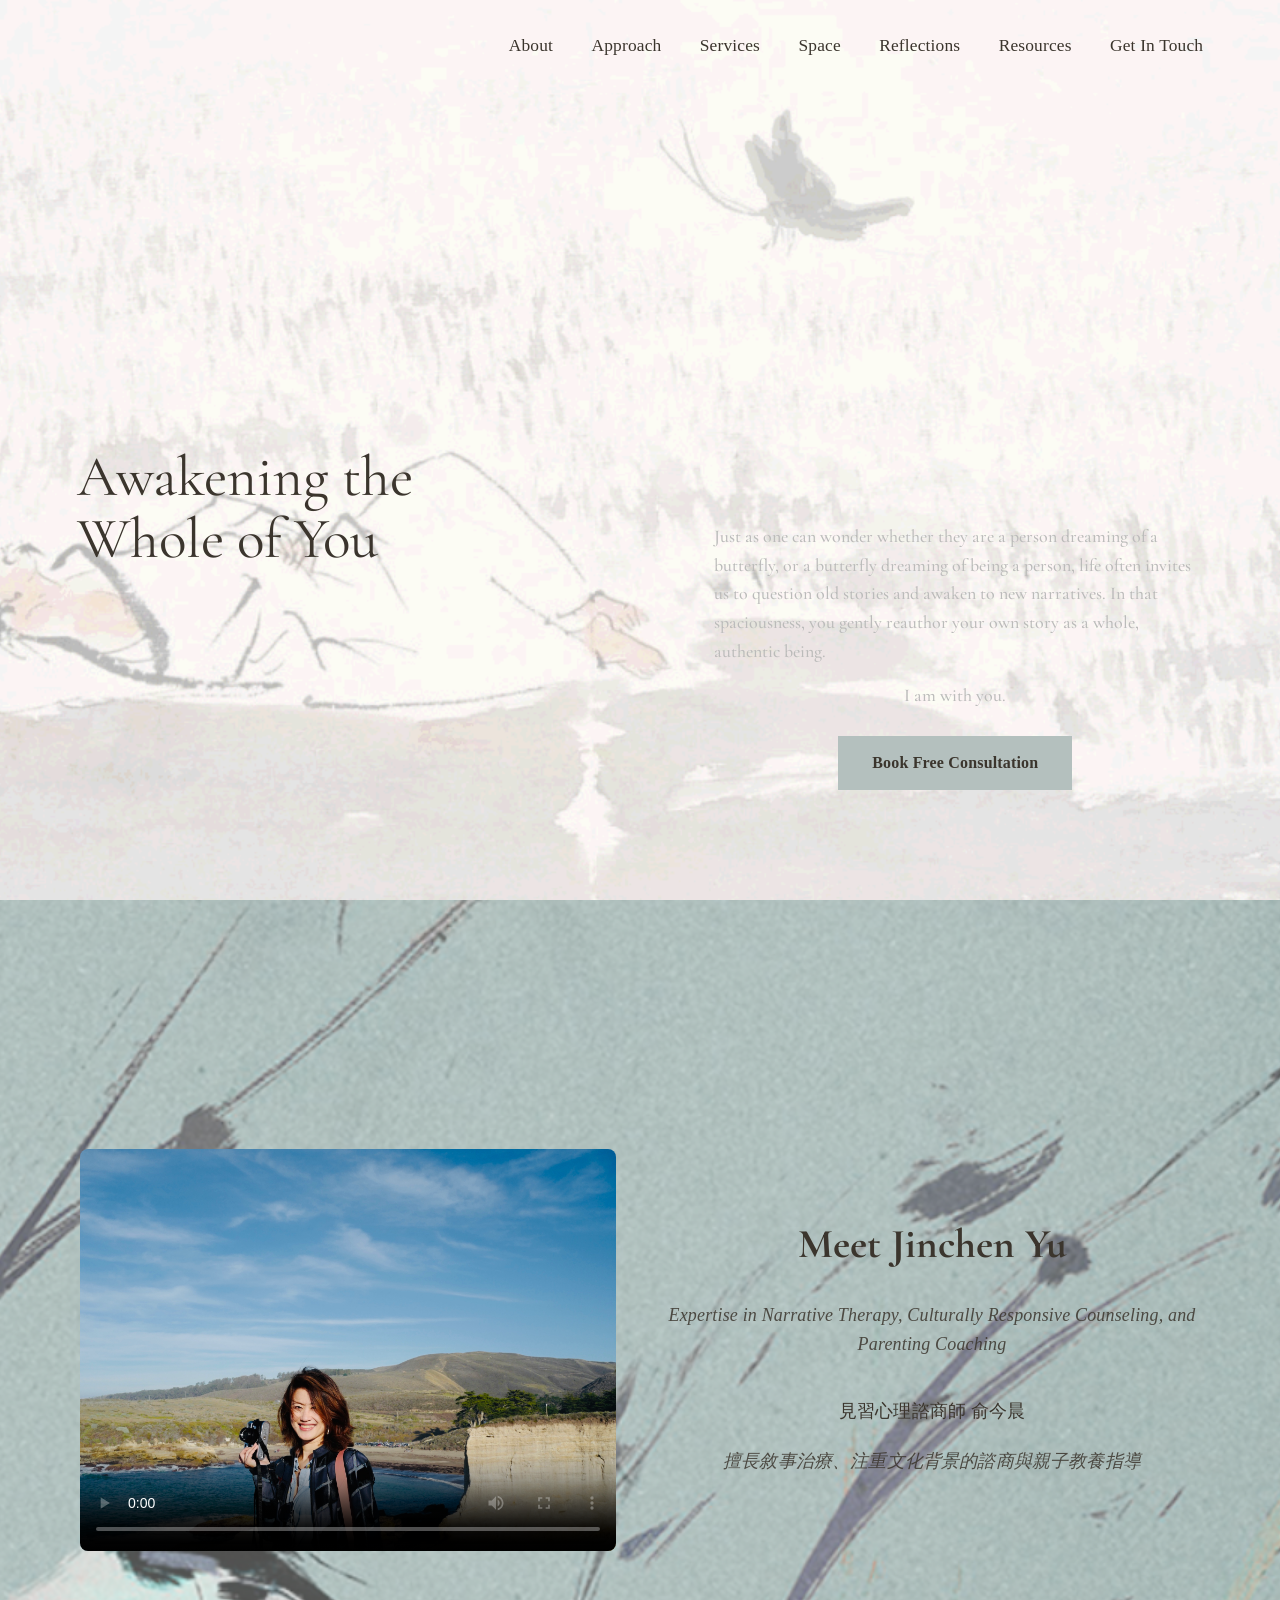
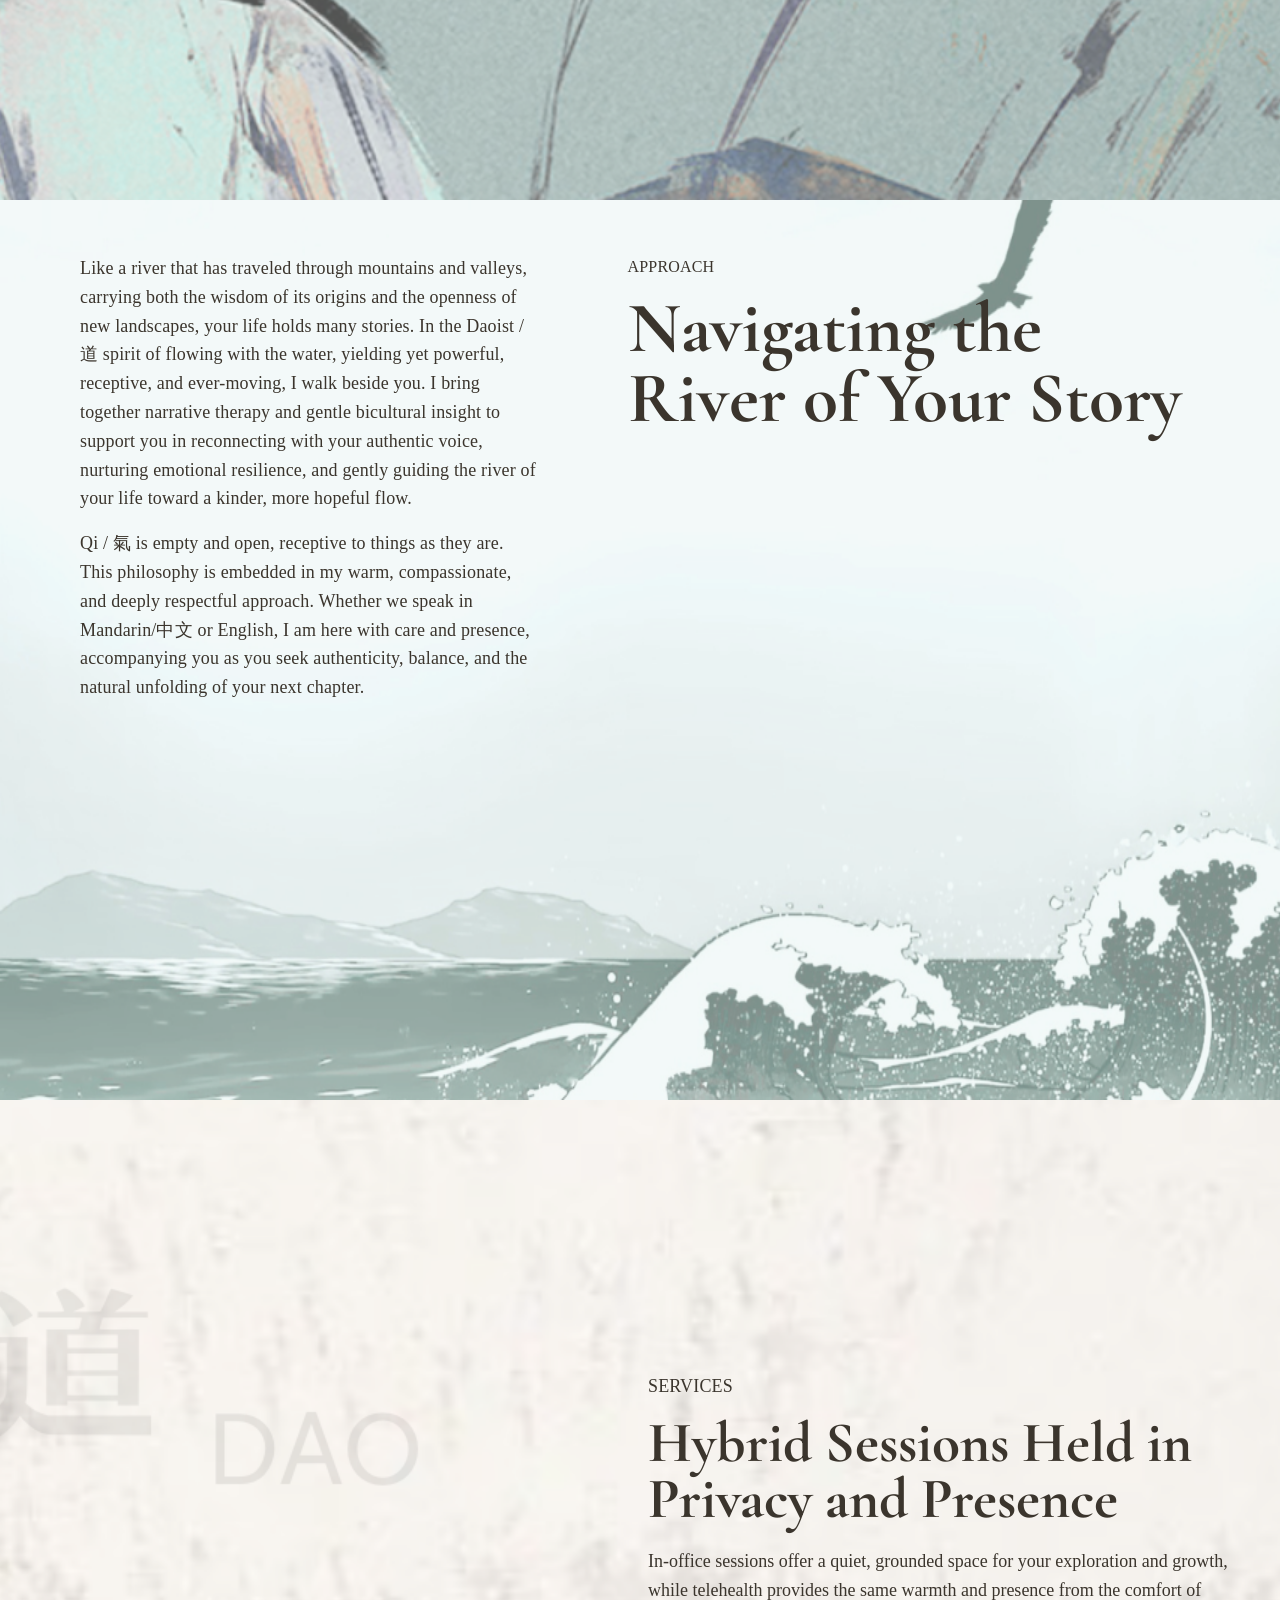
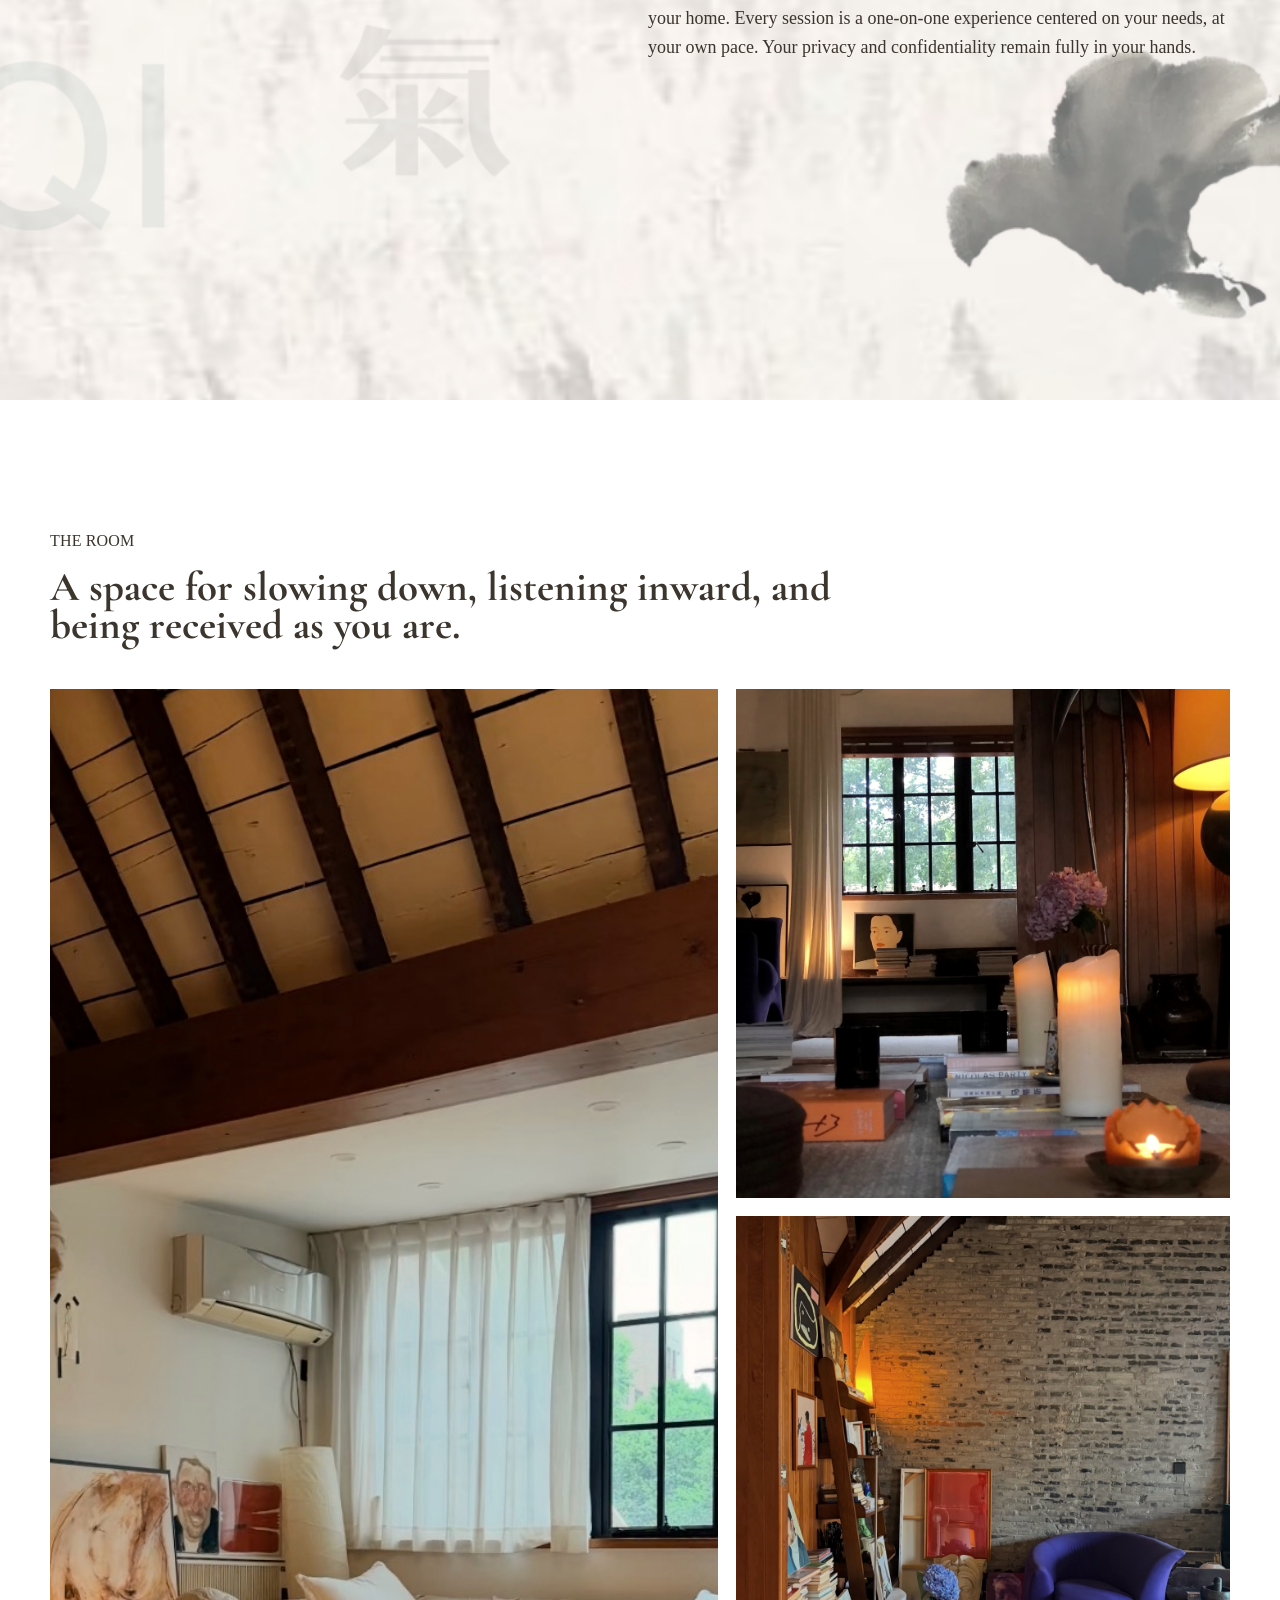
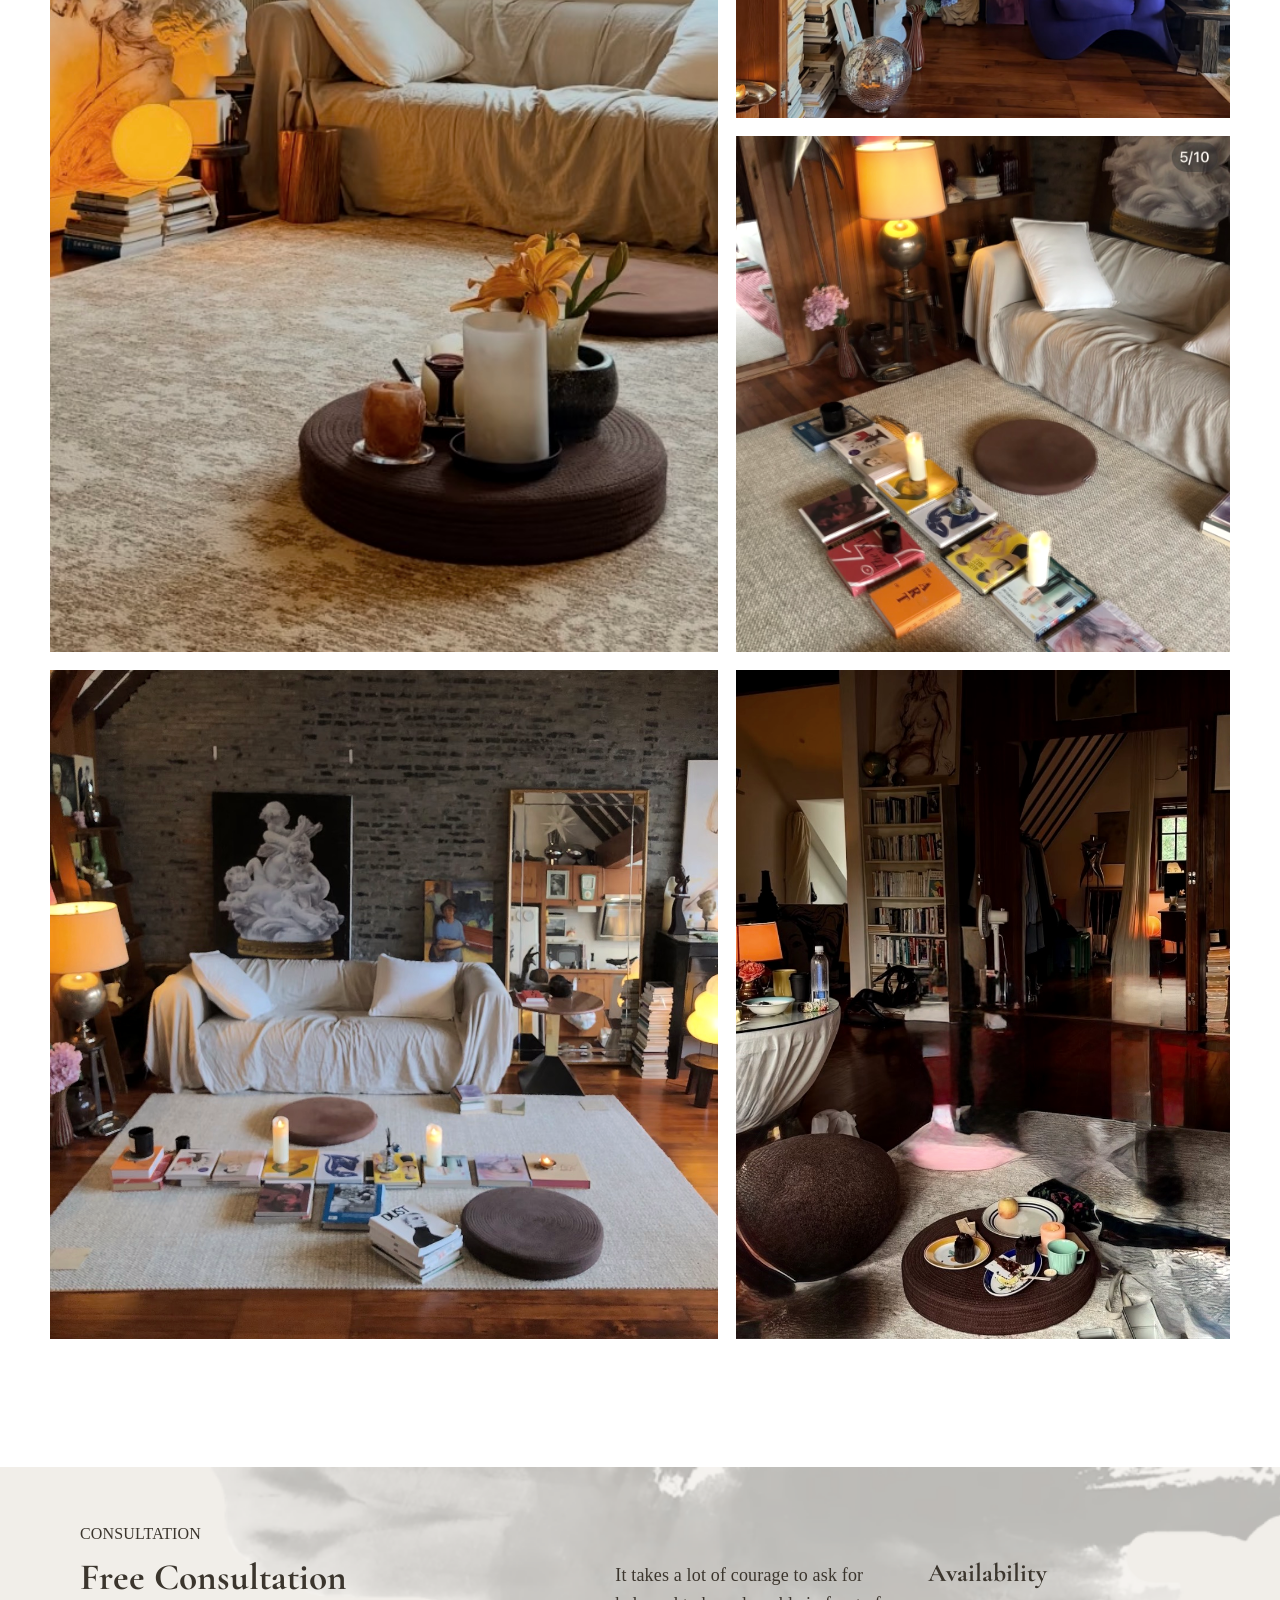
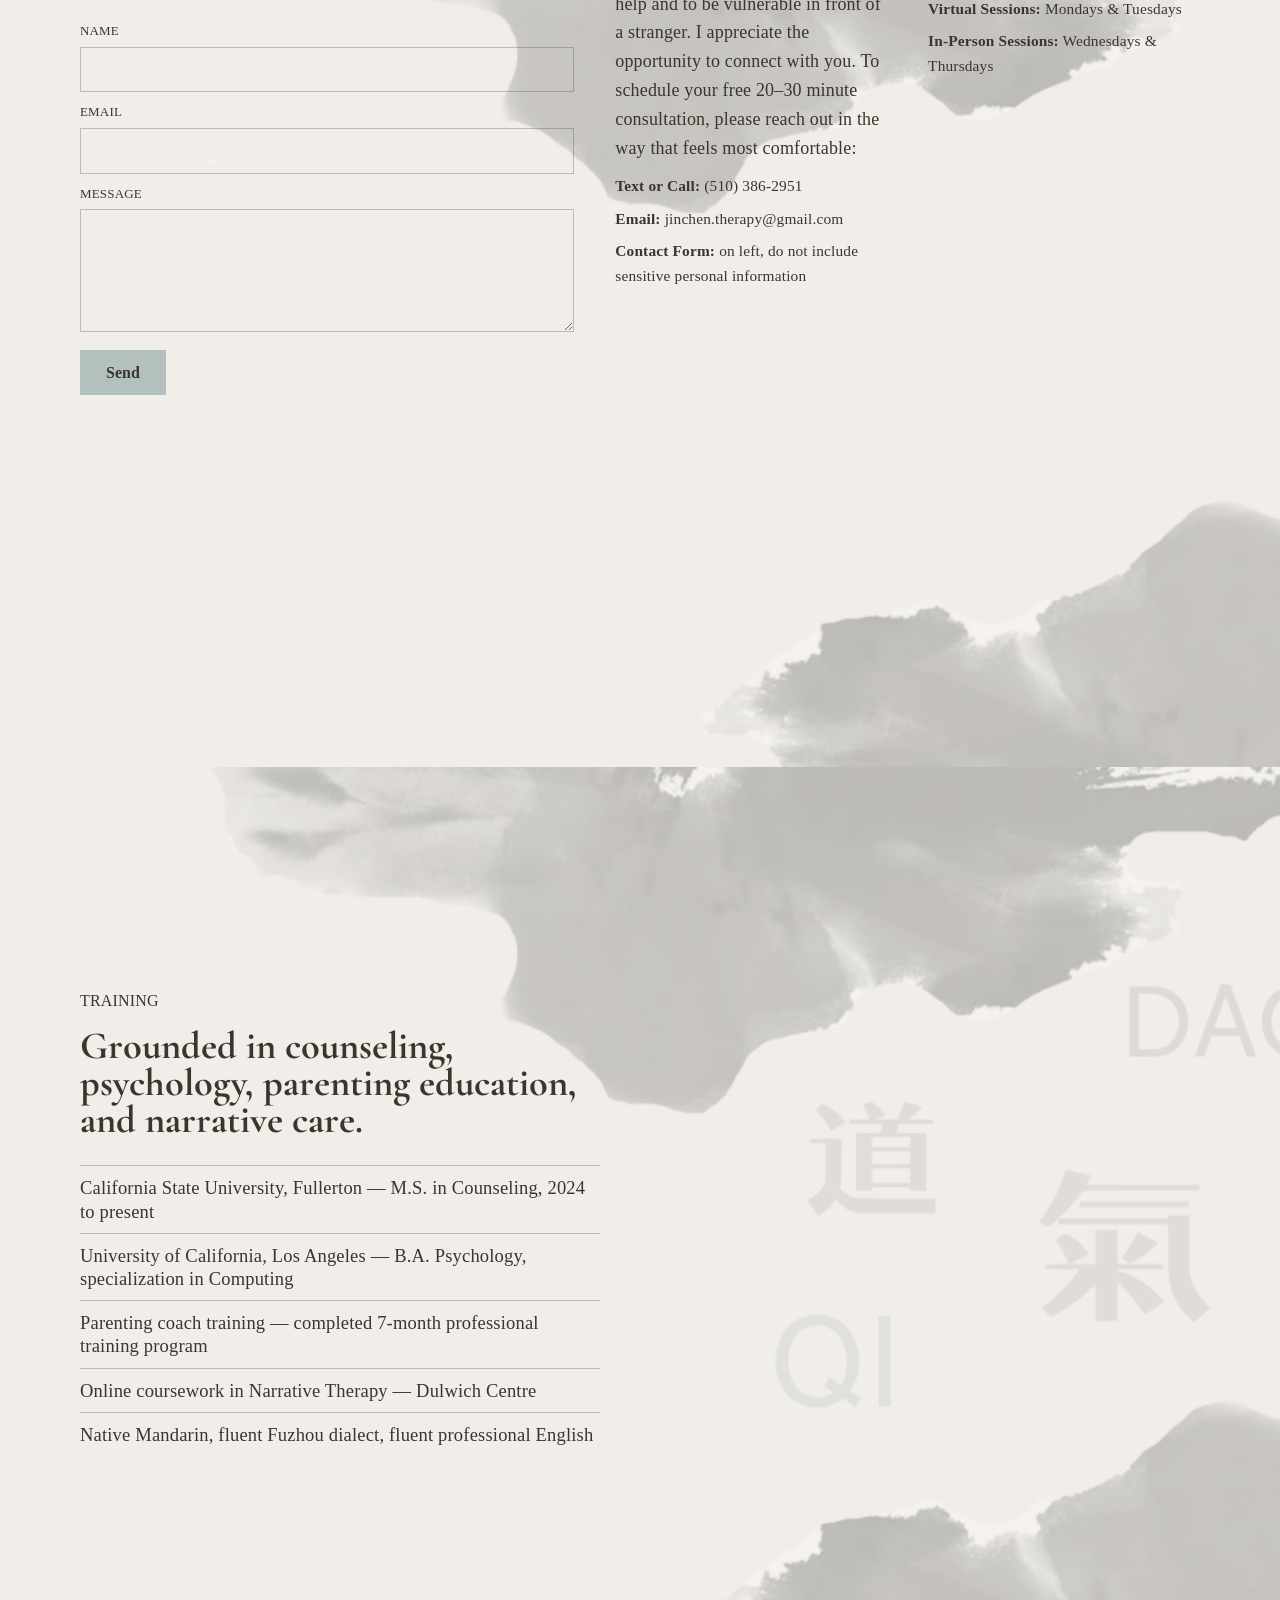
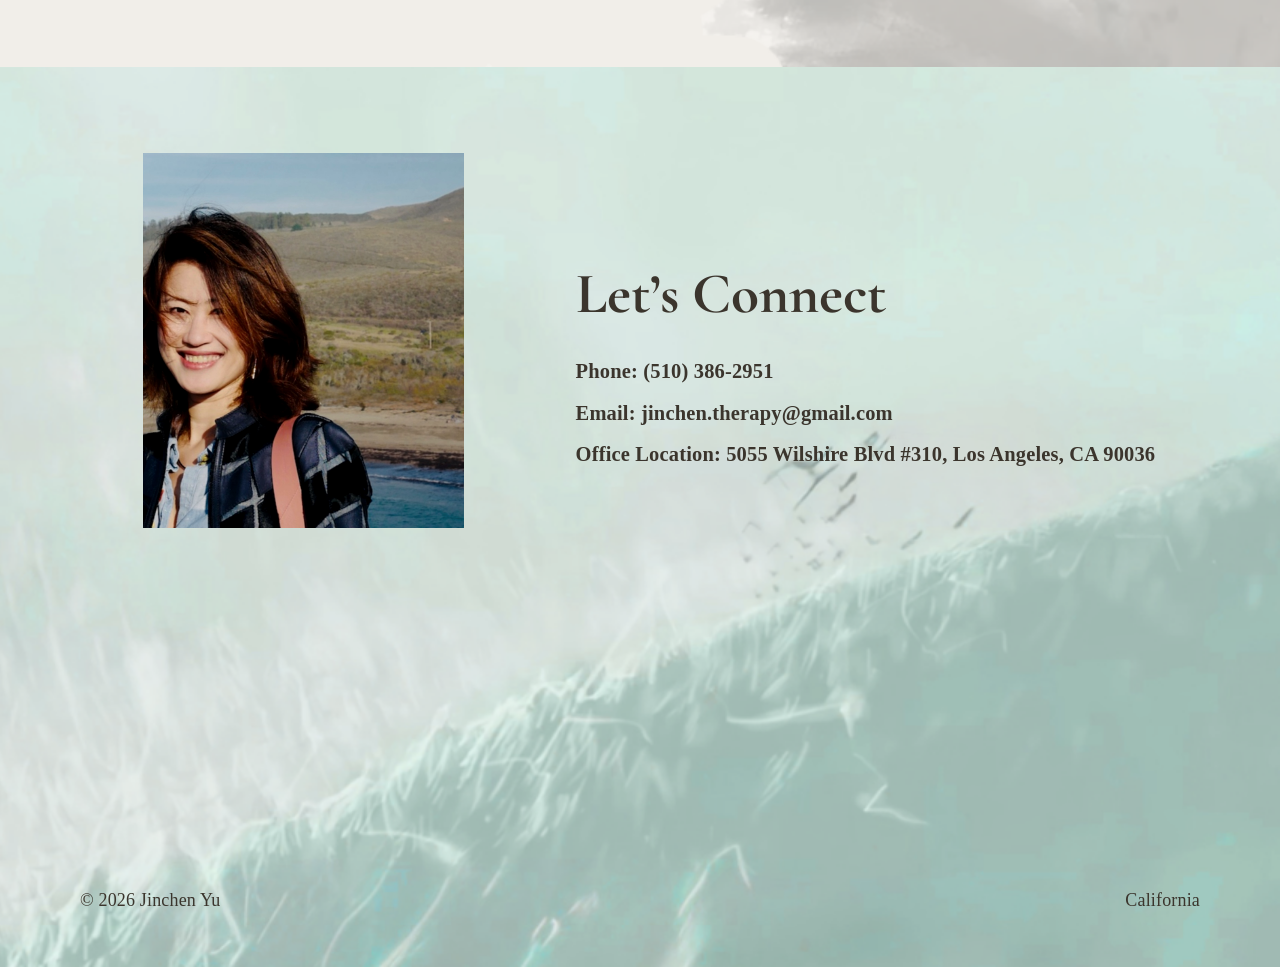
==== commit 24d6f87f: "Add files via upload" ====
--- a/index.html
+++ b/index.html
@@ -11,6 +11,72 @@
     <link rel="icon" type="image/png" href="assets/favicon.png?v=2">
     <link rel="apple-touch-icon" href="assets/favicon.png?v=2">
     <link rel="stylesheet" href="styles.css?v=132">
+    <style>
+      .about-layout {
+        display: grid;
+        grid-template-columns: 1fr 1fr;
+        gap: 48px;
+        align-items: stretch;
+        max-width: 1200px;
+        margin: 0 auto;
+      }
+      .about-video-wrap {
+        position: relative;
+        width: 100%;
+        aspect-ratio: 4 / 3;
+      }
+      .about-video-wrap video {
+        position: absolute;
+        inset: 0;
+        width: 100%;
+        height: 100%;
+        object-fit: cover;
+        border-radius: 8px;
+      }
+      .about-copy {
+        display: flex;
+        flex-direction: column;
+        justify-content: center;
+        align-items: center;
+        text-align: center;
+        min-height: 100%;
+      }
+      .about-copy h2 {
+        margin-top: 0;
+        margin-bottom: 0.4em;
+        text-align: center;
+      }
+      .about-copy .english-block,
+      .about-copy .chinese-block {
+        margin-bottom: 1.2em;
+      }
+      .about-copy .english-block:last-child,
+      .about-copy .chinese-block:last-child {
+        margin-bottom: 0;
+      }
+      .about-copy .chinese-name {
+        text-align: center;
+        font-size: 1.05em;
+        line-height: 1.6;
+        margin-bottom: 0.4em;
+      }
+      .about-copy .expertise-line {
+        font-style: italic;
+        opacity: 0.85;
+        text-align: center;
+        margin-bottom: 0.4em;
+        line-height: 1.6;
+      }
+      .about-copy .expertise-line:last-of-type {
+        margin-bottom: 0;
+      }
+      @media (max-width: 768px) {
+        .about-layout {
+          grid-template-columns: 1fr;
+          gap: 32px;
+        }
+      }
+    </style>
   </head>
   <body>
     <header class="site-header">
@@ -19,6 +85,8 @@
         <a href="#approach">Approach</a>
         <a href="#support">Services</a>
         <a href="#space">Space</a>
+        <a href="testimonials.html">Reflections</a>
+        <a href="resources.html">Resources</a>
         <a href="#contact">Get In Touch</a>
       </nav>
     </header>
@@ -41,12 +109,8 @@
       </section>
 
       <section id="about" class="about-section">
-        <div class="about-frame">
-          <div class="about-heading">
-            <h2>Meet Jinchen Yu / 俞今晨</h2>
-            <p class="expertise-line">Expertise in Narrative Therapy, Culturally Responsive Counseling, and Parenting Coaching</p>
-          </div>
-          <div class="about-media">
+        <div class="about-layout">
+          <div class="about-video-wrap">
             <video
               src="assets/jinchen-about-space.mov"
               poster="assets/jinchen-yu-profile.jpg"
@@ -54,6 +118,16 @@
               playsinline
               preload="metadata"
             ></video>
+          </div>
+          <div class="about-copy">
+            <h2>Meet Jinchen Yu</h2>
+            <div class="english-block">
+              <p class="expertise-line">Expertise in Narrative Therapy, Culturally Responsive Counseling, and Parenting Coaching</p>
+            </div>
+            <div class="chinese-block">
+              <p class="chinese-name">見習心理諮商師 俞今晨</p>
+              <p class="expertise-line">擅長敘事治療、注重文化背景的諮商與親子教養指導</p>
+            </div>
           </div>
         </div>
       </section>
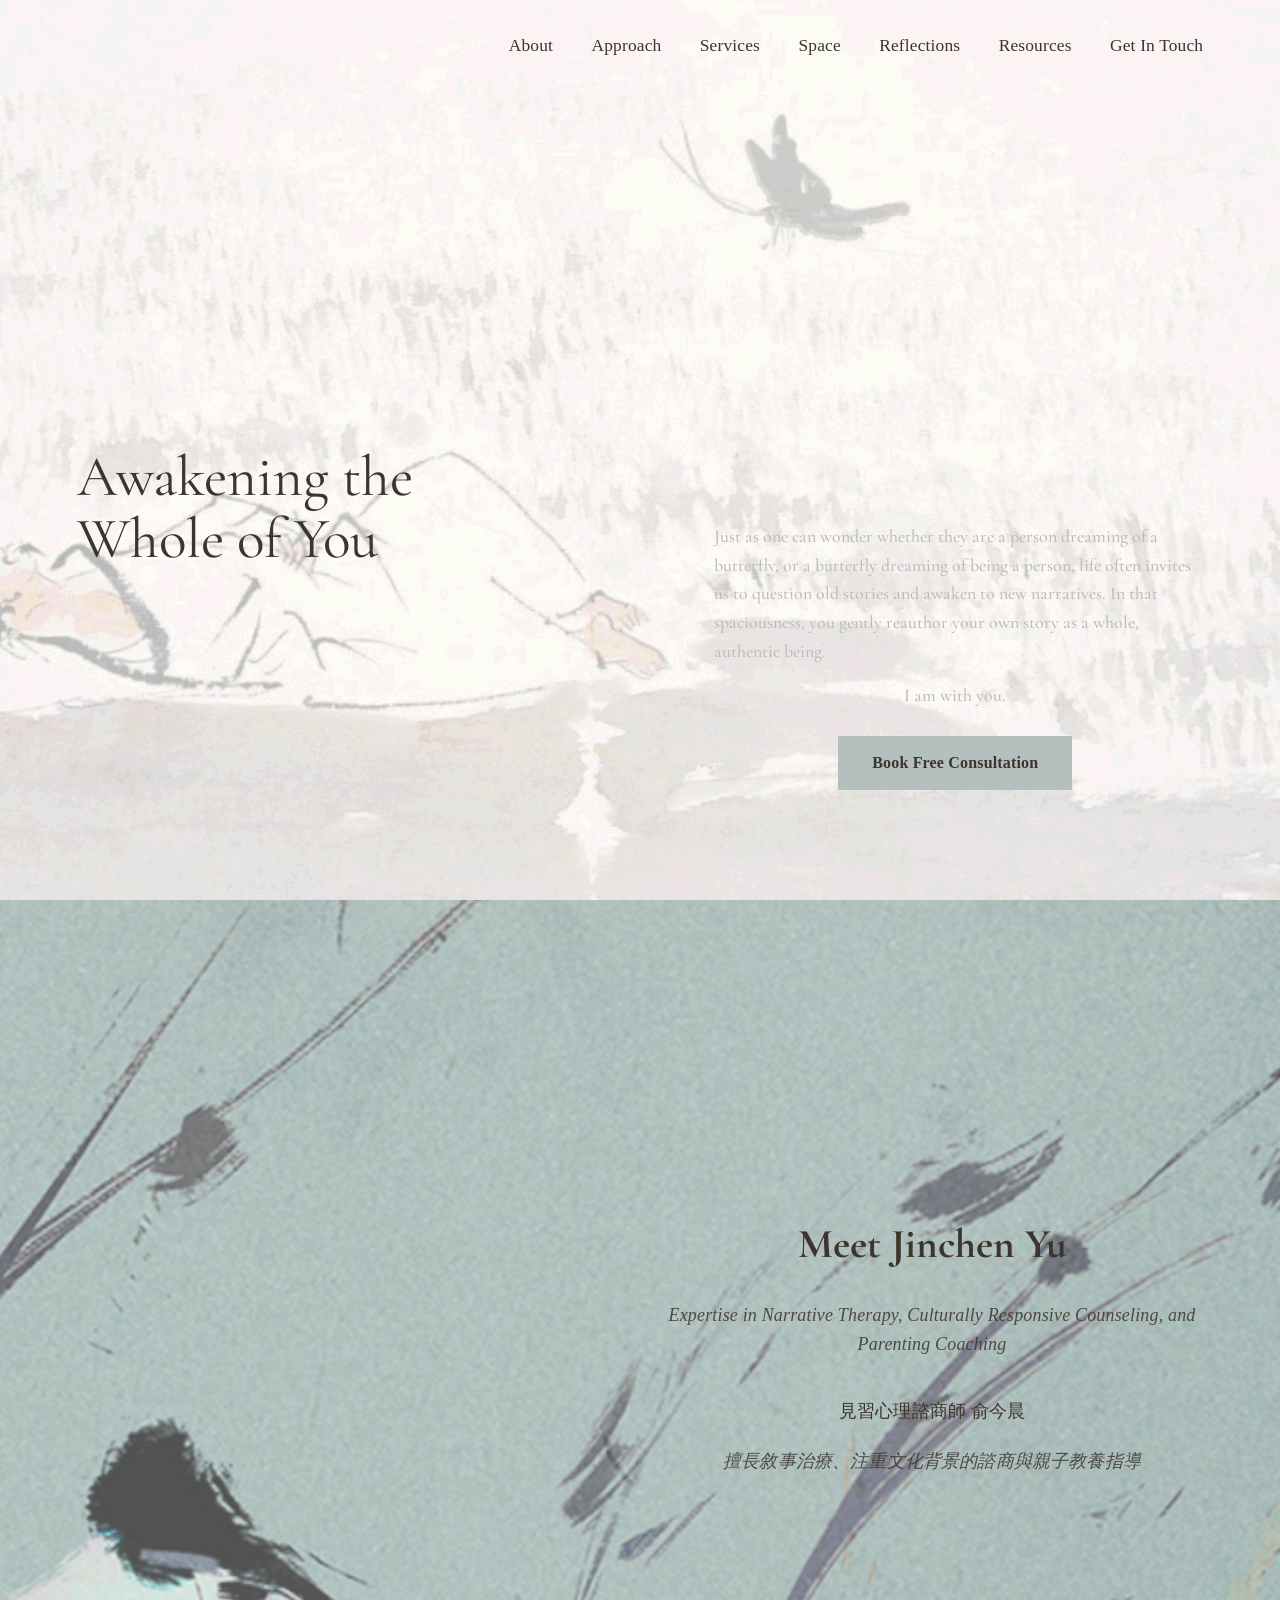
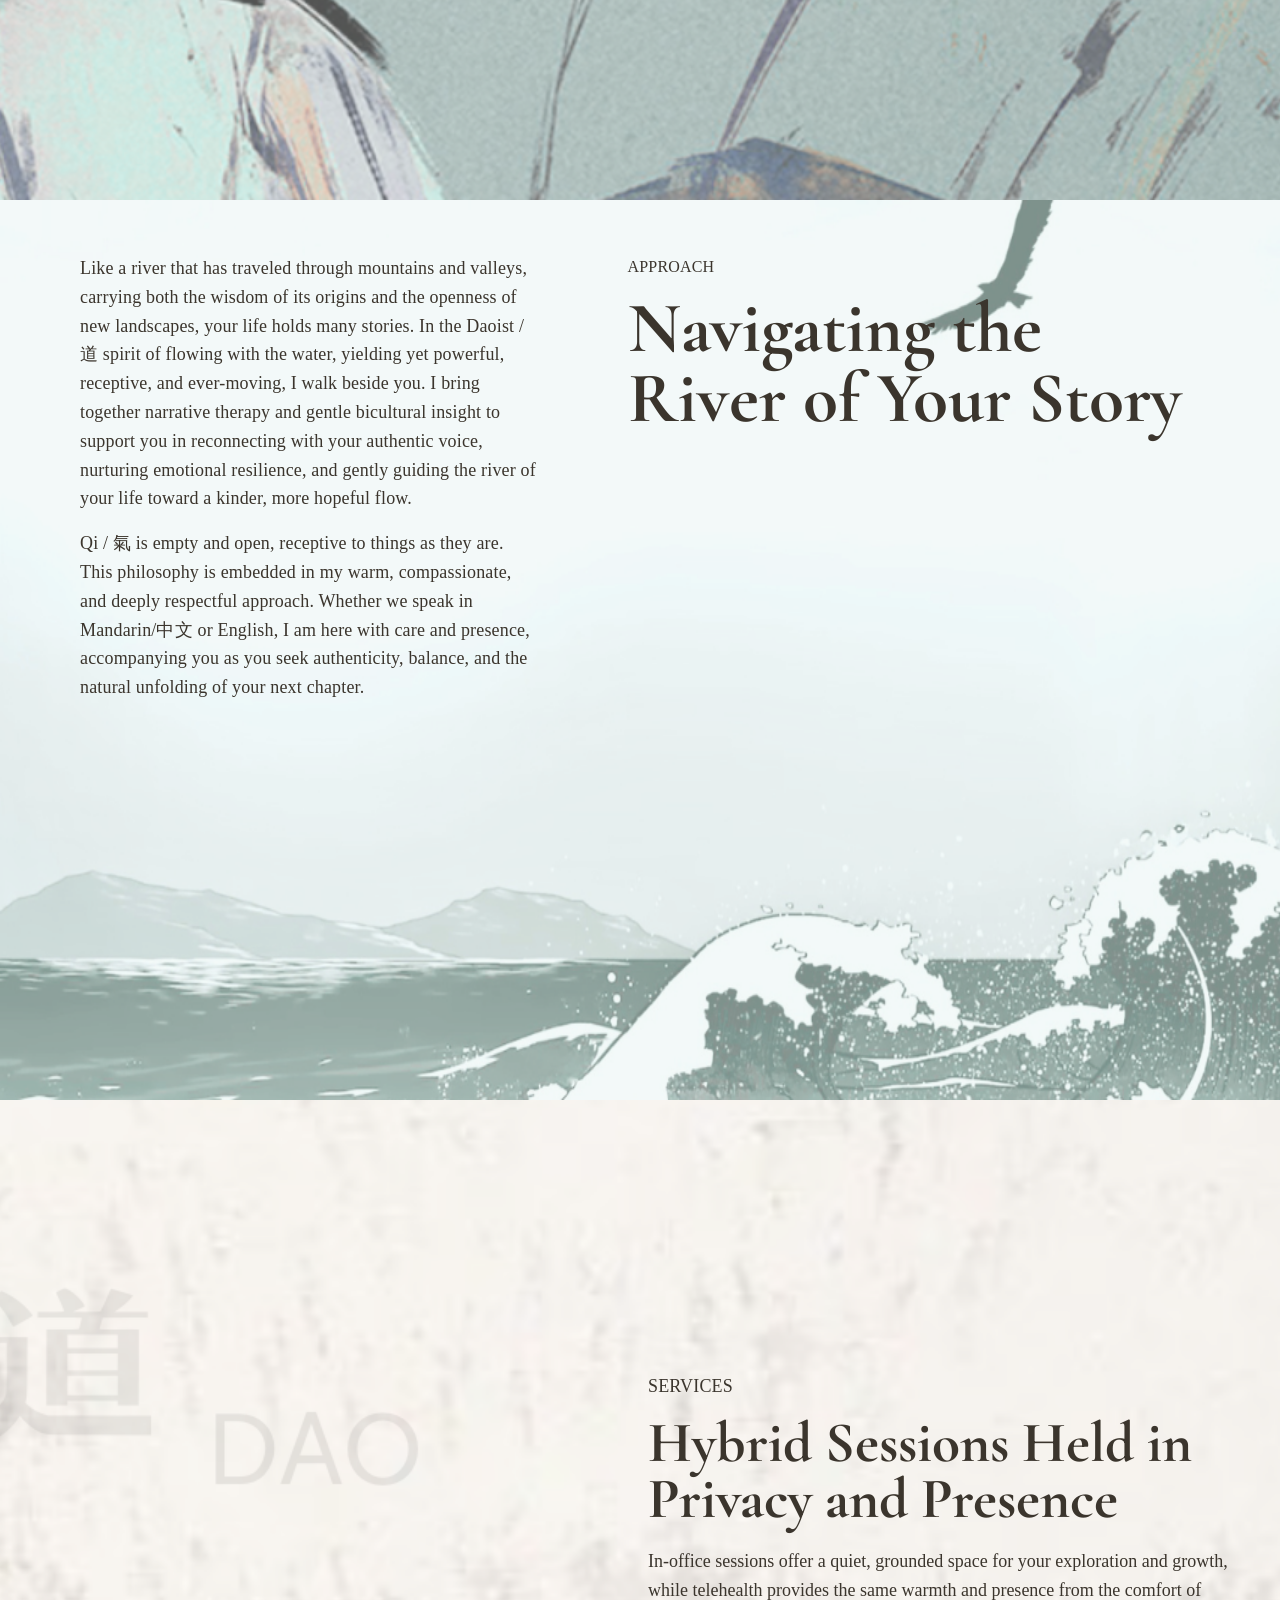
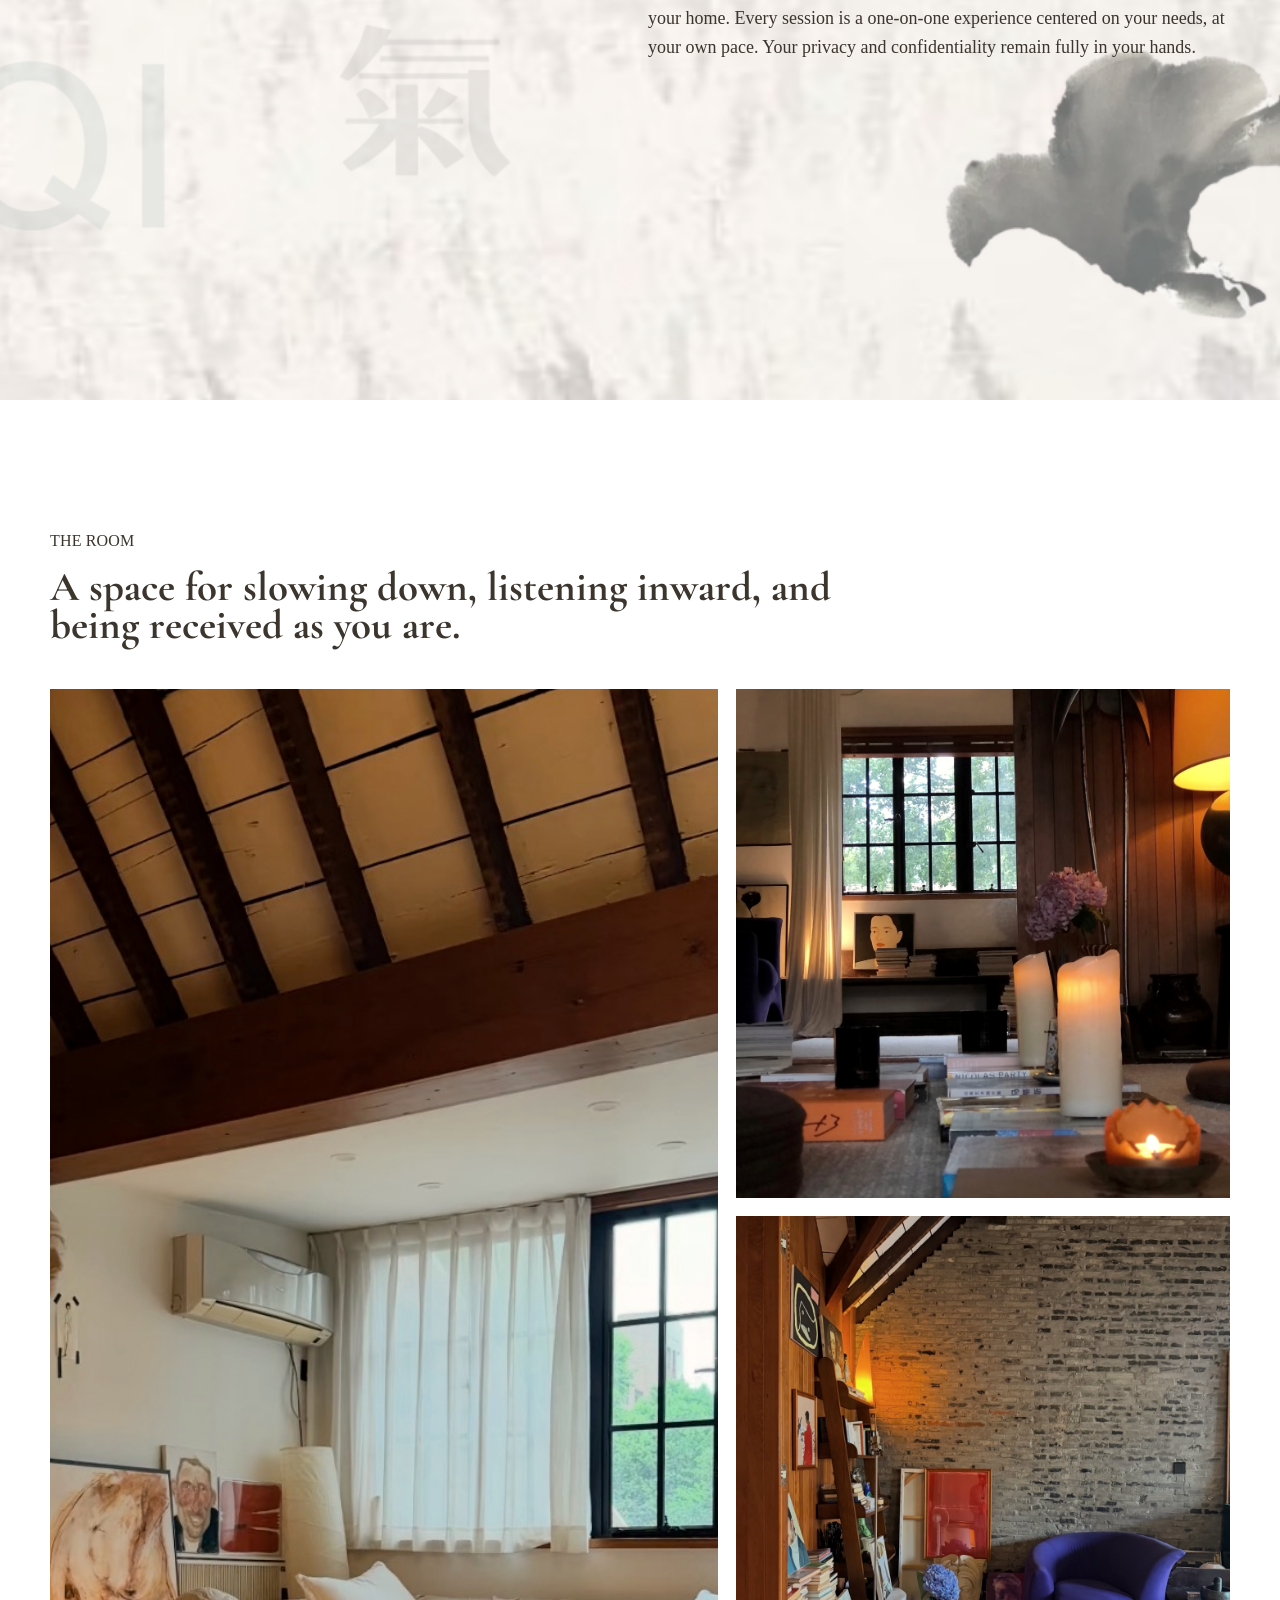
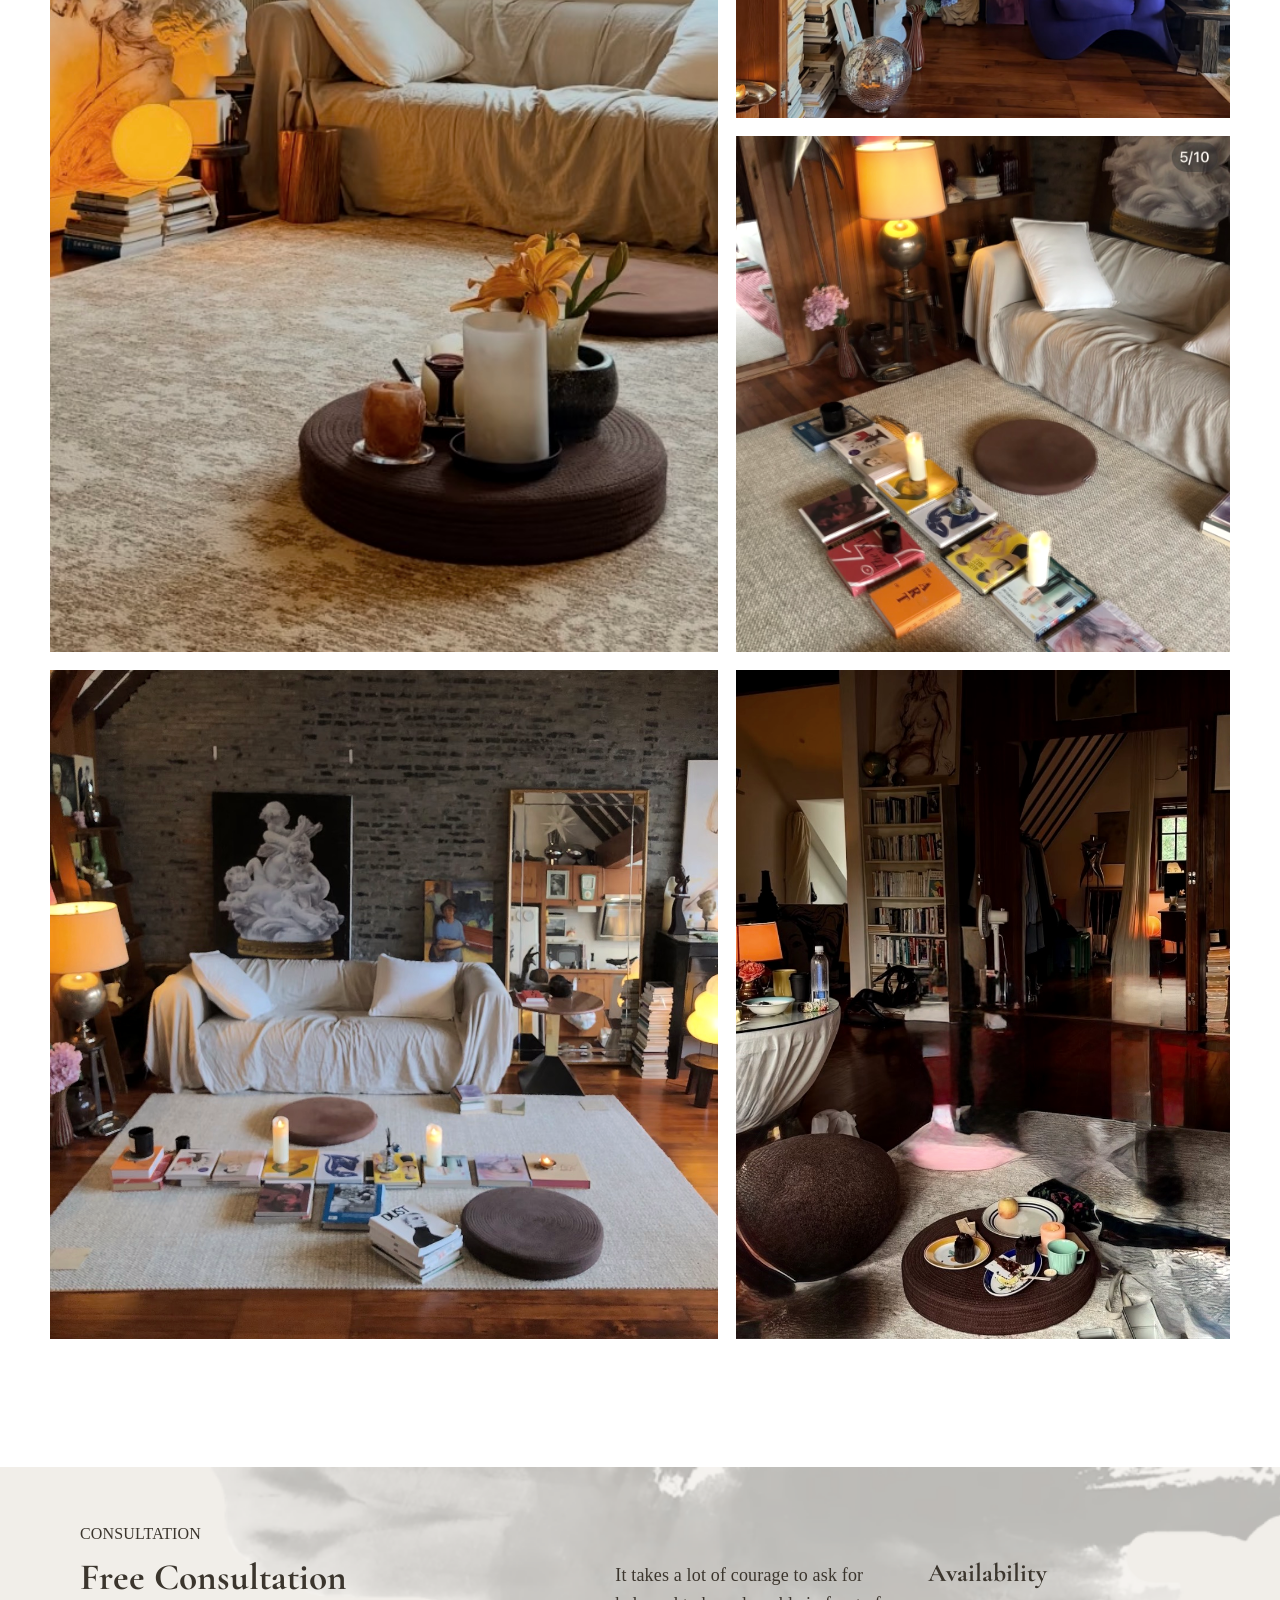
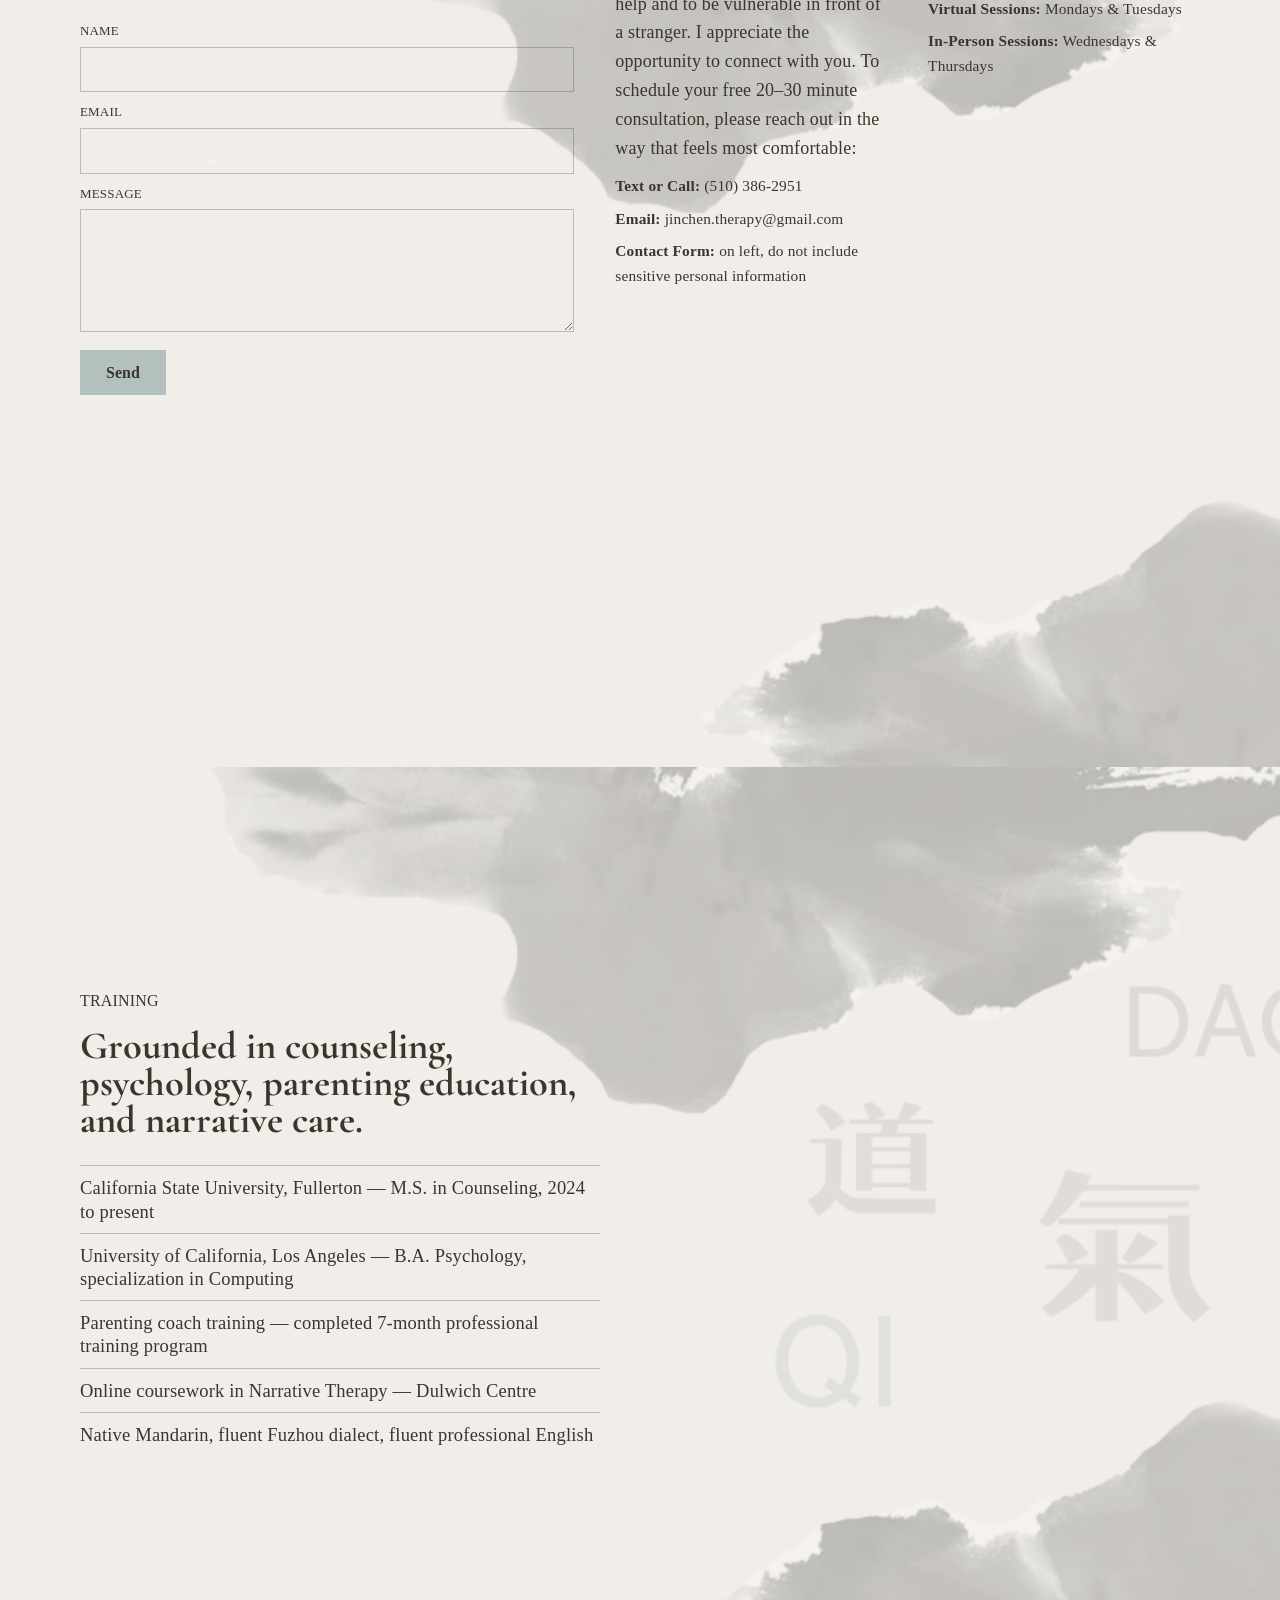
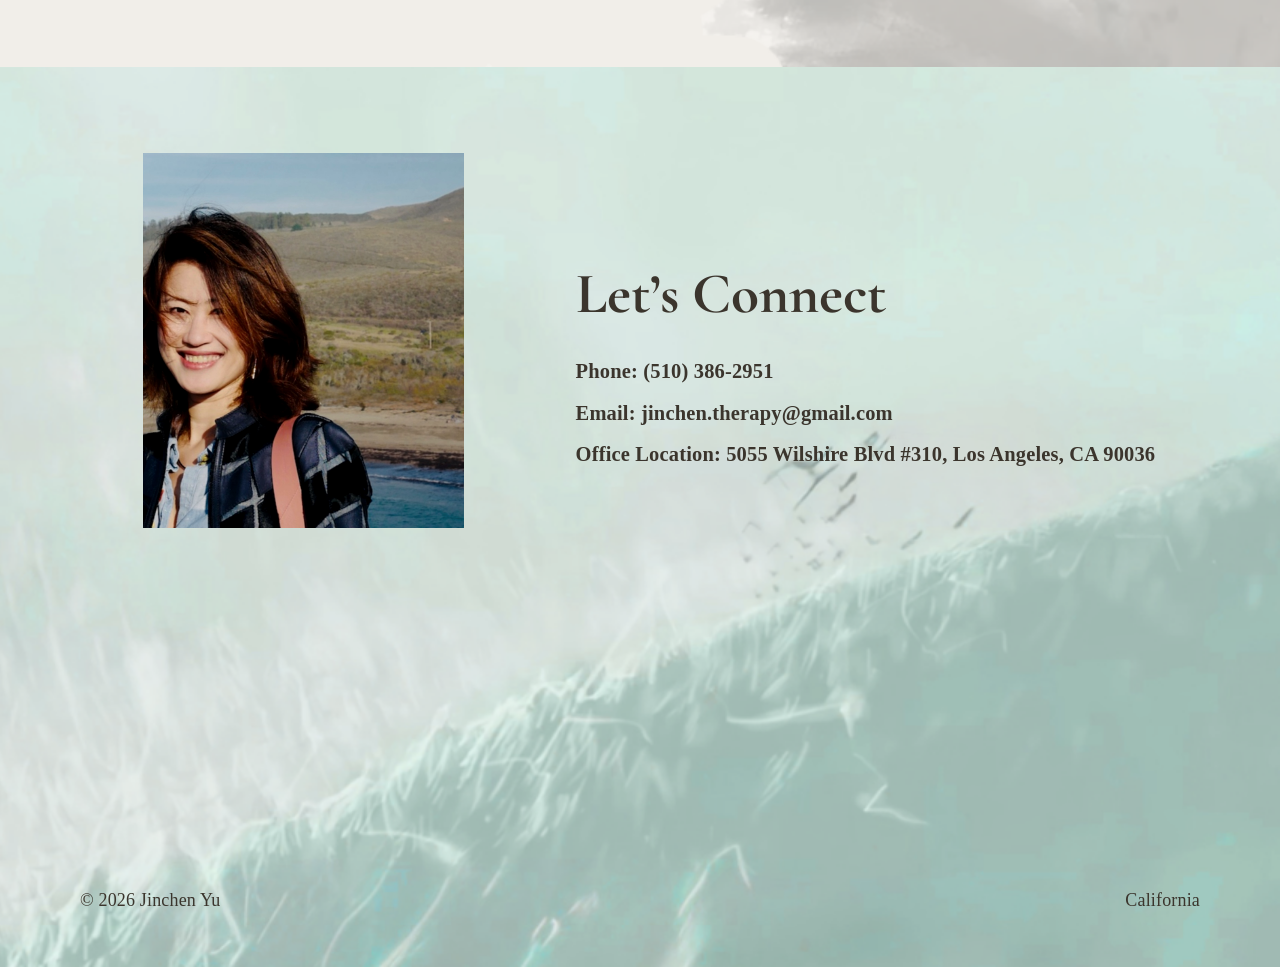
==== commit 32b7ee4c: "Add files via upload" ====
--- a/index.html
+++ b/index.html
@@ -3,6 +3,7 @@
   <head>
     <meta charset="utf-8">
     <meta name="viewport" content="width=device-width, initial-scale=1">
+    <meta name="referrer" content="strict-origin-when-cross-origin">
     <title>Jinchen Yu | Mental Health Counselor-in-Training</title>
     <meta
       name="description"
@@ -10,7 +11,7 @@
     >
     <link rel="icon" type="image/png" href="assets/favicon.png?v=2">
     <link rel="apple-touch-icon" href="assets/favicon.png?v=2">
-    <link rel="stylesheet" href="styles.css?v=132">
+    <link rel="stylesheet" href="styles.css?v=133">
     <style>
       .about-layout {
         display: grid;
@@ -25,12 +26,11 @@
         width: 100%;
         aspect-ratio: 4 / 3;
       }
-      .about-video-wrap video {
+      .about-video-wrap iframe {
         position: absolute;
         inset: 0;
         width: 100%;
         height: 100%;
-        object-fit: cover;
         border-radius: 8px;
       }
       .about-copy {
@@ -111,13 +111,16 @@
       <section id="about" class="about-section">
         <div class="about-layout">
           <div class="about-video-wrap">
-            <video
-              src="assets/jinchen-about-space.mov"
-              poster="assets/jinchen-yu-profile.jpg"
-              controls
-              playsinline
-              preload="metadata"
-            ></video>
+            <iframe 
+              width="100%" 
+              height="100%" 
+              src="https://www.youtube.com/embed/sQxqkKIIiUY" 
+              title="Jinchen Yu - Therapy Space" 
+              frameborder="0" 
+              allow="accelerometer; autoplay; clipboard-write; encrypted-media; gyroscope; picture-in-picture; web-share" 
+              referrerpolicy="strict-origin-when-cross-origin"
+              allowfullscreen>
+            </iframe>
           </div>
           <div class="about-copy">
             <h2>Meet Jinchen Yu</h2>
